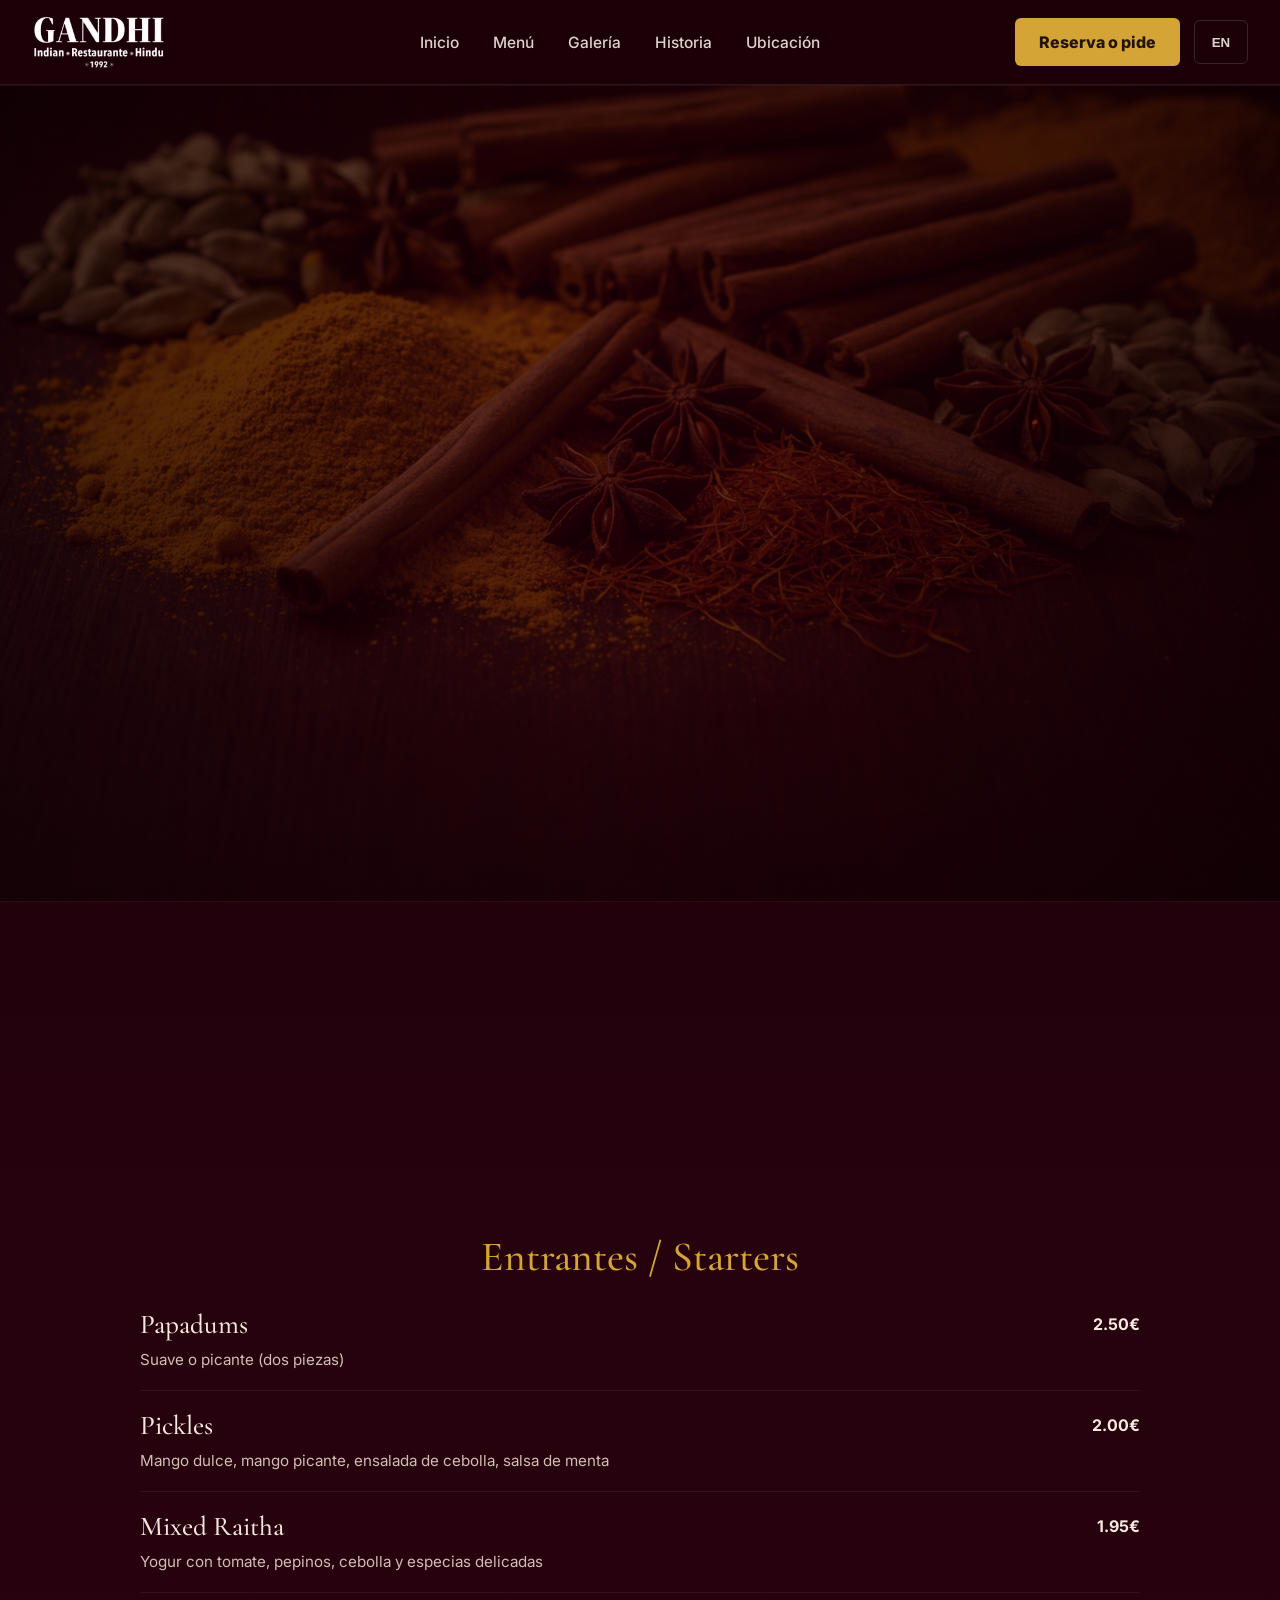
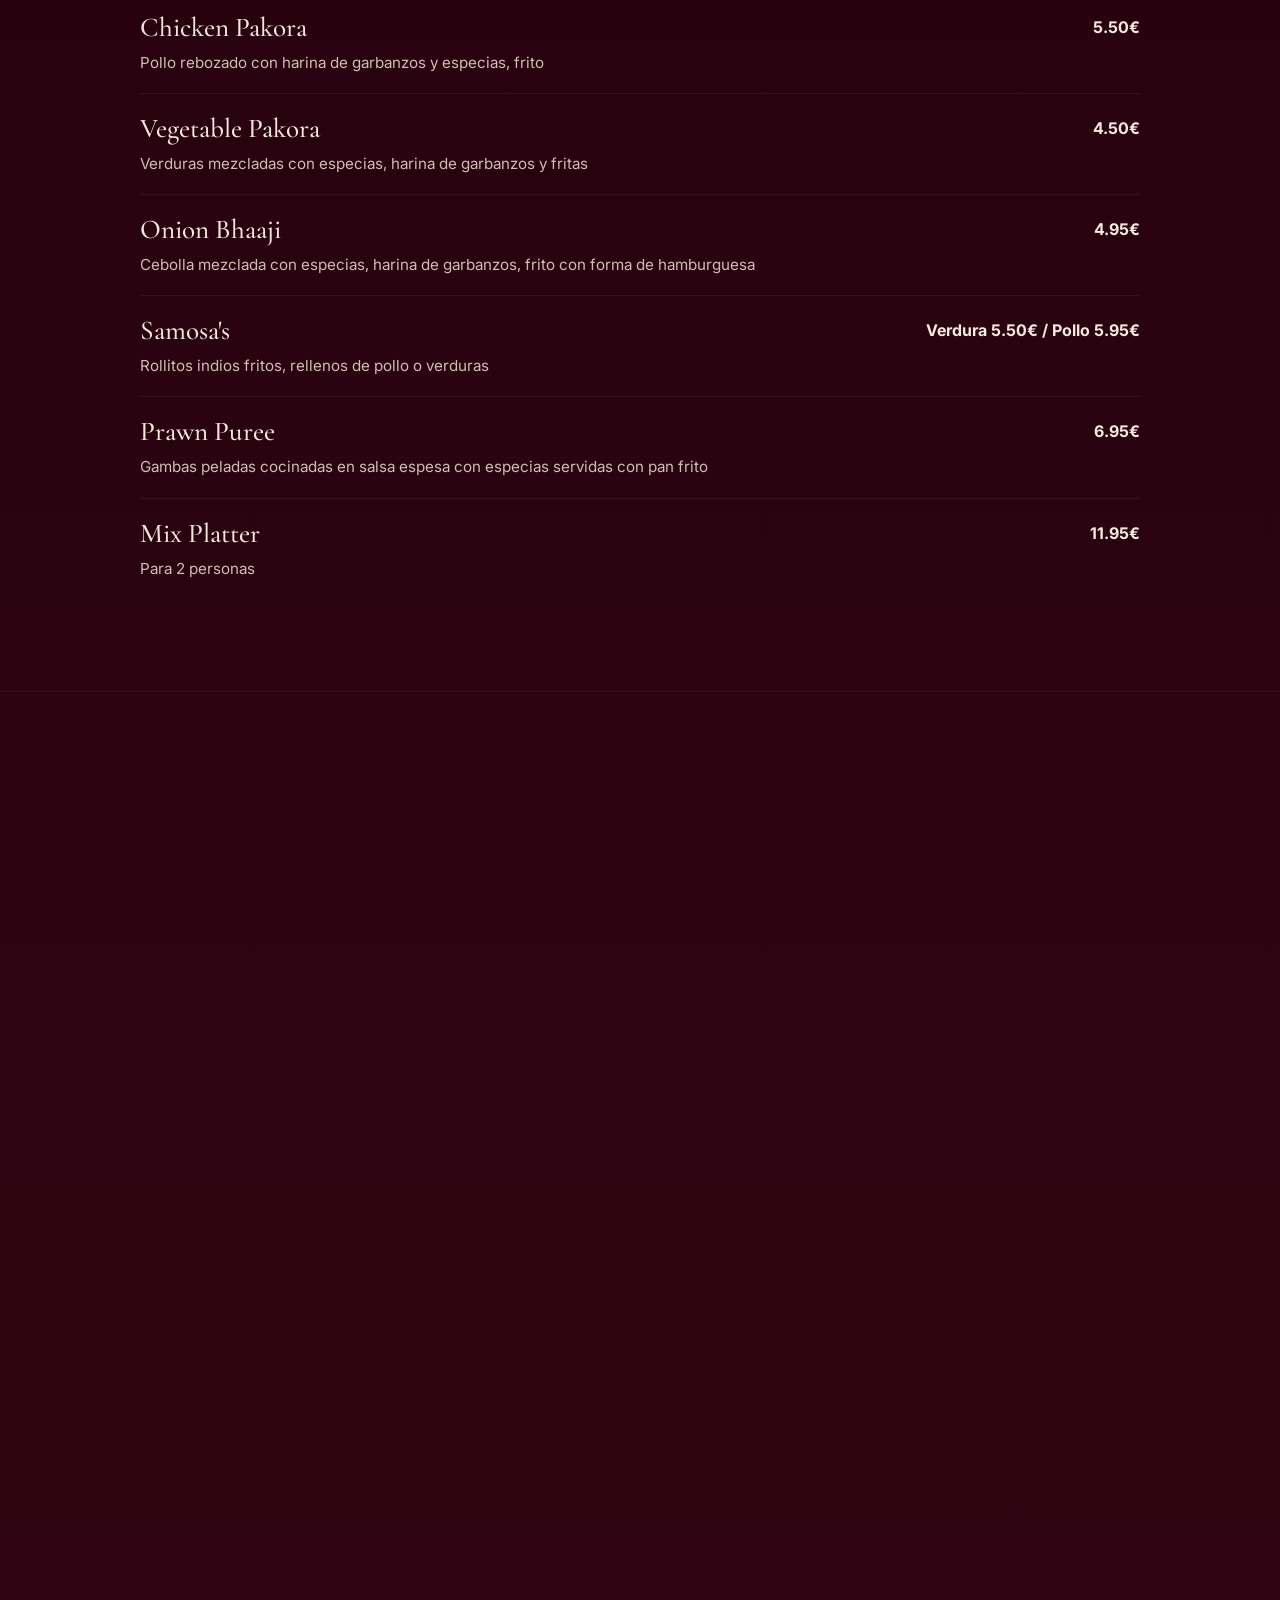
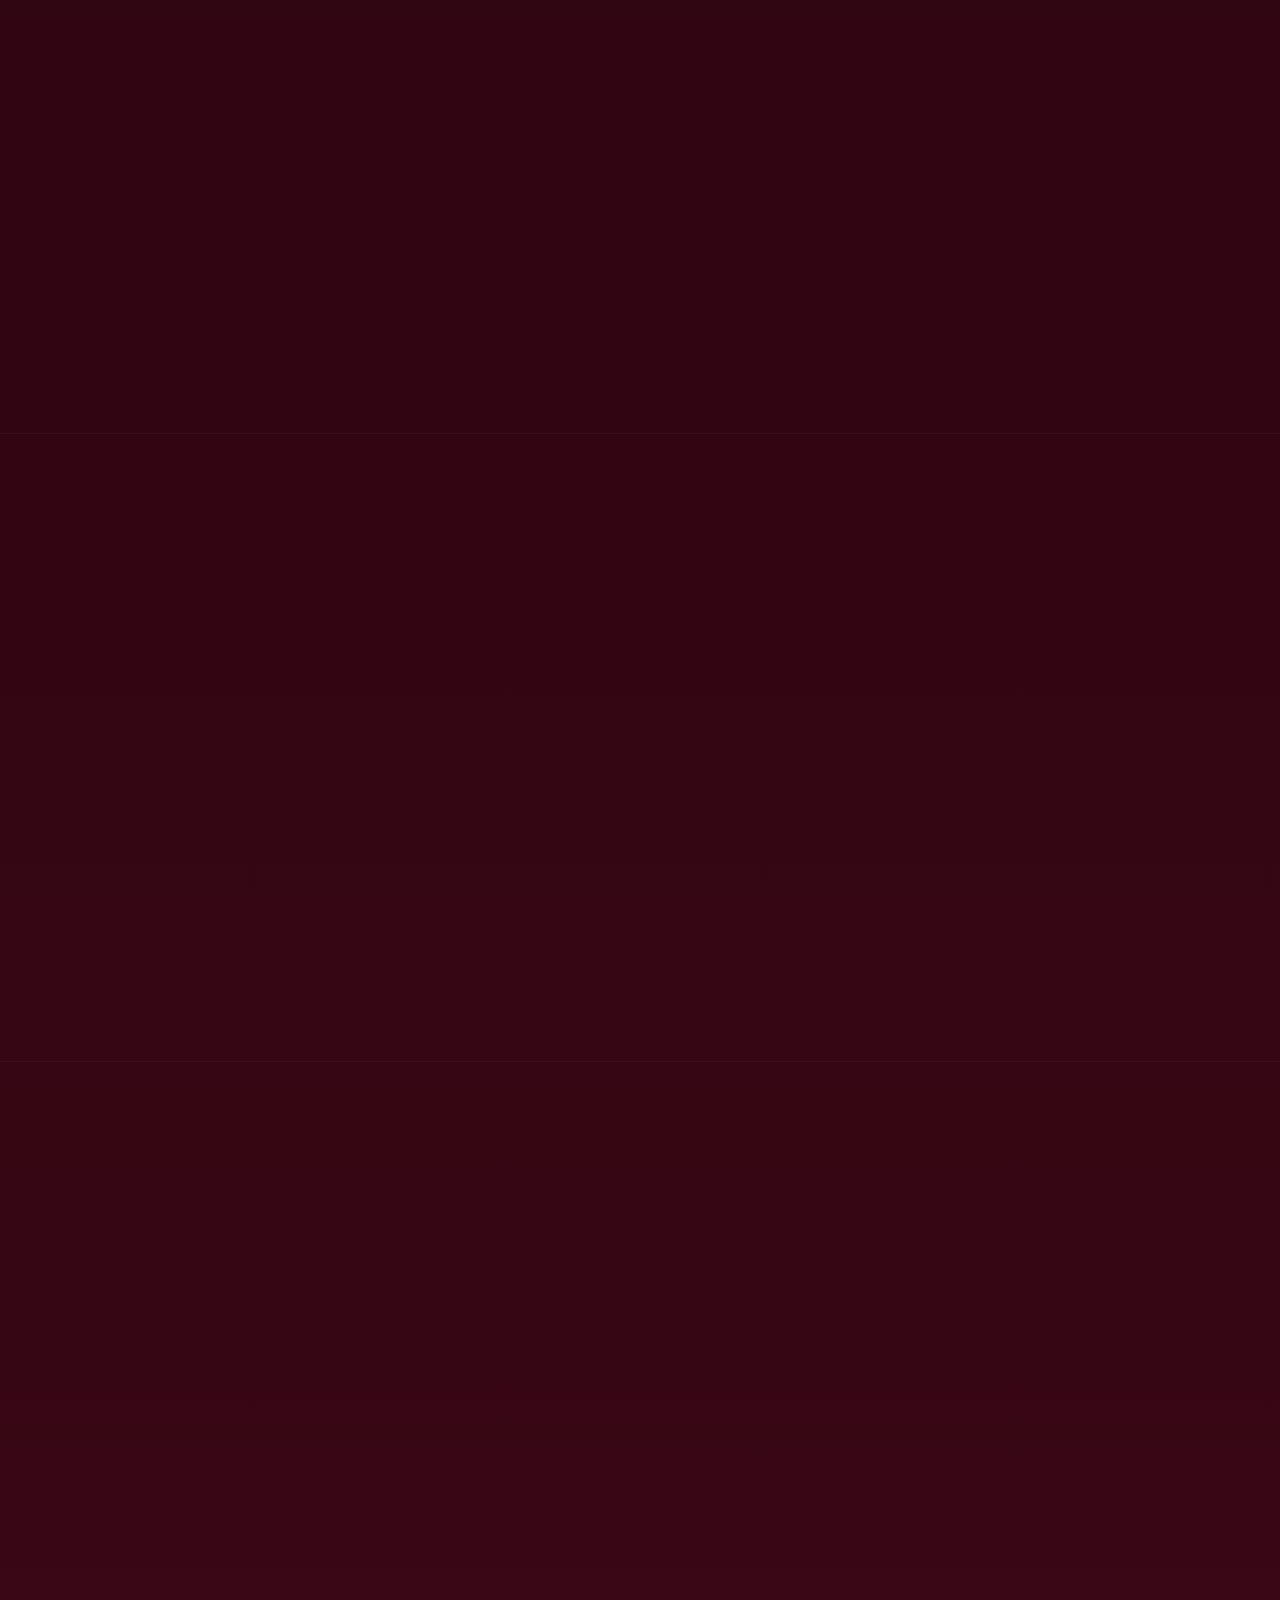
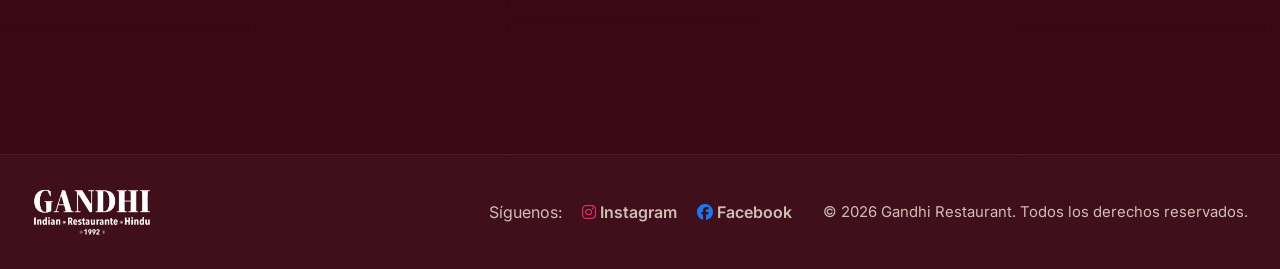
==== index.html @ db6aed64 "update" ====
<!DOCTYPE html>
<html lang="es">
<head>
  <meta charset="UTF-8">
  <meta name="viewport" content="width=device-width, initial-scale=1.0">
  <title>Gandhi | Restaurante Hindú desde 1992</title>
  <meta name="description" content="Gandhi, restaurante hindú desde 1992 en Punta Prima, Torrevieja. Cocina india auténtica, galería, menú, historia y reservas por WhatsApp.">
  <link rel="preconnect" href="https://fonts.googleapis.com">
  <link rel="preconnect" href="https://fonts.gstatic.com" crossorigin>
  <link href="https://fonts.googleapis.com/css2?family=Cormorant+Garamond:ital,wght@0,400;0,500;0,600;0,700;1,400;1,600&family=Inter:wght@300;400;500;600;700;800&display=swap" rel="stylesheet">
  <link rel="stylesheet" href="https://cdnjs.cloudflare.com/ajax/libs/font-awesome/6.5.0/css/all.min.css">
  <link rel="stylesheet" href="css/styles.css">
</head>
<body>

<header class="navbar">
  <div class="container nav-inner">
    <a href="#inicio" class="logo"><img src="images/logo-text.jpg" alt="Gandhi"></a>
    <nav class="nav-links" id="navLinks">
      <a href="#inicio" data-es="Inicio" data-en="Home">Inicio</a>
      <a href="#menu" data-es="Menú" data-en="Menu">Menú</a>
      <a href="#galeria" data-es="Galería" data-en="Gallery">Galería</a>
      <a href="#historia" data-es="Historia" data-en="History">Historia</a>
      <a href="#ubicacion" data-es="Ubicación" data-en="Location">Ubicación</a>
    </nav>
    <div class="nav-actions">
      <a class="reserve-btn" href="https://wa.me/34966705856?text=Hola%2C%20quiero%20reservar%20una%20mesa%20en%20Gandhi" data-es="Reserva o Pide " data-en="Book or Order ">Reserva o pide </a>
      <button class="lang-btn" id="langToggle">EN</button>
      <button class="menu-toggle" id="menuToggle">☰</button>
    </div>
  </div>
</header>

<!-- HERO -->
<section class="hero" id="inicio">
  <div class="hero-content reveal">
    <img class="hero-mark" src="images/logo-mark.png" alt="Gandhi emblema">
    <h1>GANDHI</h1>
    <div class="hero-sub" data-es="Auténtica Cocina India" data-en="Authentic Indian Cuisine">Auténtica Cocina India</div>
    <div class="hero-since" data-es="DESDE 1992" data-en="SINCE 1992">DESDE 1992</div>
    <div class="hero-actions">
      <a class="hero-btn-gold" href="https://wa.me/34966705856?text=Hola%2C%20quiero%20reservar%20una%20mesa%20en%20Gandhi" target="_blank" data-es="Reserva o pide aquí" data-en="Book or order here">Reserva o pide aquí/WhatsApp
      </a>
      <a class="hero-btn-outline" href="#menu" data-es="Ver Menú" data-en="See Menu">Ver Menú</a>
    </div>
  </div>
</section>

<!-- MENÚ -->
<section id="menu">
  <div class="container">
    <h2 class="section-title reveal" data-es="Nuestro Menú" data-en="Our Menu">Nuestro Menú</h2>
    <p class="section-sub reveal" data-es="Descubre los sabores auténticos de la India" data-en="Discover the authentic flavors of India">Descubre los sabores auténticos de la India</p>

    <div class="menu-wrap">
      <div class="menu-tabs reveal">
        <button class="menu-tab active" data-filter="entrantes" data-es="Entrantes" data-en="Starters">Entrantes</button>
        <button class="menu-tab" data-filter="tandoori" data-es="Tandoori" data-en="Tandoori">Tandoori</button>
        <button class="menu-tab" data-filter="curry" data-es="Curry" data-en="Curry">Curry</button>
        <button class="menu-tab" data-filter="especialidades" data-es="Especialidades" data-en="Specialities">Especialidades</button>
        <button class="menu-tab" data-filter="verduras" data-es="Verduras" data-en="Vegetables">Verduras</button>
        <button class="menu-tab" data-filter="pan" data-es="Pan, Arroz y Más" data-en="Bread, Rice & More">Pan, Arroz y Más</button>
      </div>

      <!-- ENTRANTES -->
      <div class="menu-category active" data-category="entrantes">
        <div class="cat-title" data-es="Entrantes / Starters" data-en="Starters / Entrantes">Entrantes / Starters</div>

        <div class="menu-item">
          <div class="menu-item-top">
            <div class="menu-item-main">
              <div class="dish-name">Papadums</div>
              <div class="dish-desc" data-es="Suave o picante (dos piezas)" data-en="Plain or spicy (two pieces)">Suave o picante (dos piezas)</div>
            </div>
            <div class="dish-price">2.50€</div>
          </div>
        </div>

        <div class="menu-item">
          <div class="menu-item-top">
            <div class="menu-item-main">
              <div class="dish-name">Pickles</div>
              <div class="dish-desc" data-es="Mango dulce, mango picante, ensalada de cebolla, salsa de menta" data-en="Mango chutney, mango pickle hot, onion salad, mint sauce">Mango dulce, mango picante, ensalada de cebolla, salsa de menta</div>
            </div>
            <div class="dish-price">2.00€</div>
          </div>
        </div>

        <div class="menu-item">
          <div class="menu-item-top">
            <div class="menu-item-main">
              <div class="dish-name">Mixed Raitha</div>
              <div class="dish-desc" data-es="Yogur con tomate, pepinos, cebolla y especias delicadas" data-en="Yogurt with tomatoes, cucumber and ground spices">Yogur con tomate, pepinos, cebolla y especias delicadas</div>
            </div>
            <div class="dish-price">1.95€</div>
          </div>
        </div>

        <div class="menu-item">
          <div class="menu-item-top">
            <div class="menu-item-main">
              <div class="dish-name">Chicken Pakora</div>
              <div class="dish-desc" data-es="Pollo rebozado con harina de garbanzos y especias, frito" data-en="Chicken battered with gram flour and spices, deep fried">Pollo rebozado con harina de garbanzos y especias, frito</div>
            </div>
            <div class="dish-price">5.50€</div>
          </div>
        </div>

        <div class="menu-item">
          <div class="menu-item-top">
            <div class="menu-item-main">
              <div class="dish-name">Vegetable Pakora</div>
              <div class="dish-desc" data-es="Verduras mezcladas con especias, harina de garbanzos y fritas" data-en="Vegetables mixed in spices, gram flour and deep fried">Verduras mezcladas con especias, harina de garbanzos y fritas</div>
            </div>
            <div class="dish-price">4.50€</div>
          </div>
        </div>

        <div class="menu-item">
          <div class="menu-item-top">
            <div class="menu-item-main">
              <div class="dish-name">Onion Bhaaji</div>
              <div class="dish-desc" data-es="Cebolla mezclada con especias, harina de garbanzos, frito con forma de hamburguesa" data-en="Fresh onion mixed in spices, gram flour, batter and deep fried">Cebolla mezclada con especias, harina de garbanzos, frito con forma de hamburguesa</div>
            </div>
            <div class="dish-price">4.95€</div>
          </div>
        </div>

        <div class="menu-item">
          <div class="menu-item-top">
            <div class="menu-item-main">
              <div class="dish-name">Samosa's</div>
              <div class="dish-desc" data-es="Rollitos indios fritos, rellenos de pollo o verduras" data-en="Indian pastry filled with spiced chicken or vegetables and deep fried">Rollitos indios fritos, rellenos de pollo o verduras</div>
            </div>
            <div class="dish-price">Verdura 5.50€ / Pollo 5.95€</div>
          </div>
        </div>

        <div class="menu-item">
          <div class="menu-item-top">
            <div class="menu-item-main">
              <div class="dish-name">Prawn Puree</div>
              <div class="dish-desc" data-es="Gambas peladas cocinadas en salsa espesa con especias servidas con pan frito" data-en="Prawn cooked in a thick sauce with fresh herbs and served in fried bread">Gambas peladas cocinadas en salsa espesa con especias servidas con pan frito</div>
            </div>
            <div class="dish-price">6.95€</div>
          </div>
        </div>

        <div class="menu-item">
          <div class="menu-item-top">
            <div class="menu-item-main">
              <div class="dish-name">Mix Platter</div>
              <div class="dish-desc" data-es="Para 2 personas" data-en="For 2 persons">Para 2 personas</div>
            </div>
            <div class="dish-price">11.95€</div>
          </div>
        </div>
      </div>

      <!-- TANDOORI -->
      <div class="menu-category" data-category="tandoori">
        <div class="cat-title" data-es="Platos Tandoori" data-en="Tandoori Dishes">Platos Tandoori</div>
        <div class="cat-sub" data-es="* Entrantes servidos con ensalada — ** Segundos servidos en una plancha" data-en="* Starters served with salad — ** Main courses served in sizzler">* Entrantes servidos con ensalada — ** Segundos servidos en una plancha</div>

        <div class="menu-item">
          <div class="menu-item-top">
            <div class="menu-item-main">
              <div class="dish-name">Tandoori Mixed Grill</div>
              <div class="dish-desc" data-es="Pollo tandoori, pollo tikka, cordero tikka, cordero kebab" data-en="Tandoori chicken, chicken tikka, lamb tikka, sheekn kebab">Pollo tandoori, pollo tikka, cordero tikka, cordero kebab</div>
            </div>
            <div class="dish-price">8.95€ / 14.95€</div>
          </div>
        </div>

        <div class="menu-item">
          <div class="menu-item-top">
            <div class="menu-item-main">
              <div class="dish-name">Tandoori Chicken</div>
              <div class="dish-desc" data-es="Pollo macerado en yogur y especias delicadas, cocinado en horno tandoori" data-en="Tender chicken on the bone marinated in yogurt overnight and cooked in the tandoor">Pollo macerado en yogur y especias delicadas, cocinado en horno tandoori</div>
            </div>
            <div class="dish-price">7.50€ / 11.95€</div>
          </div>
        </div>

        <div class="menu-item">
          <div class="menu-item-top">
            <div class="menu-item-main">
              <div class="dish-name">Chicken Tikka</div>
              <div class="dish-desc" data-es="Piezas de pollo maceradas en yogur con hierbas aromáticas, cocinadas en tandoori" data-en="Succulent chicken pieces marinated in yogurt with aromatic spices and cooked in the tandoor">Piezas de pollo maceradas en yogur con hierbas aromáticas, cocinadas en tandoori</div>
            </div>
            <div class="dish-price">7.50€ / 11.95€</div>
          </div>
        </div>

        <div class="menu-item">
          <div class="menu-item-top">
            <div class="menu-item-main">
              <div class="dish-name">Lamb Tikka</div>
              <div class="dish-desc" data-es="Trozos de cordero macerado en yogur con hierbas aromáticas, cocinados en tandoori" data-en="Tender pieces of lamb marinated in yogurt mildly flavoured with herbs and spices">Trozos de cordero macerado en yogur con hierbas aromáticas, cocinados en tandoori</div>
            </div>
            <div class="dish-price">7.95€ / 12.95€</div>
          </div>
        </div>

        <div class="menu-item">
          <div class="menu-item-top">
            <div class="menu-item-main">
              <div class="dish-name">Sheekn Kebab</div>
              <div class="dish-desc" data-es="Carne picada de cordero con varias especias con forma de salchicha" data-en="Minced lamb flavoured with various spices and cooked in the tandoor">Carne picada de cordero con varias especias con forma de salchicha</div>
            </div>
            <div class="dish-price">7.50€ / 12.95€</div>
          </div>
        </div>

        <div class="menu-item">
          <div class="menu-item-top">
            <div class="menu-item-main">
              <div class="dish-name">Tandoori King Prawns</div>
              <div class="dish-desc" data-es="Langostinos macerados en salsa suave de yogur" data-en="King prawns marinated in mildly spiced yogurt and cooked in the tandoor">Langostinos macerados en salsa suave de yogur</div>
            </div>
            <div class="dish-price">8.95€ / 15.95€</div>
          </div>
        </div>
      </div>

      <!-- CURRY -->
      <div class="menu-category" data-category="curry">
        <div class="cat-title">Curry</div>
        <div class="cat-sub" data-es="Disponible en Pollo, Cordero, Gambas y Langostinos" data-en="Available in Chicken, Lamb, Prawn and King Prawn">Disponible en Pollo, Cordero, Gambas y Langostinos</div>

        <div class="menu-item">
          <div class="menu-item-top">
            <div class="menu-item-main">
              <div class="dish-name">Mild / Medium</div>
              <div class="dish-desc" data-es="Salsa suave o medio con hierbas y especias recién molidas" data-en="Cooked in freshly ground herbs and spices in mild or medium sauce">Salsa suave o medio con hierbas y especias recién molidas</div>
            </div>
            <div class="dish-price">Pollo 10.50€ / Cordero 12.95€ / Gambas 10.95€ / Langostinos 14.95€</div>
          </div>
        </div>

        <div class="menu-item">
          <div class="menu-item-top">
            <div class="menu-item-main">
              <div class="dish-name">Madras</div>
              <div class="dish-desc" data-es="Salsa picante con hierbas y especias recién molidas" data-en="Cooked in freshly ground herbs and spices in hot sauce">Salsa picante con hierbas y especias recién molidas</div>
            </div>
            <div class="dish-price">Pollo 10.50€ / Cordero 12.45€ / Gambas 10.95€ / Langostinos 14.95€</div>
          </div>
        </div>

        <div class="menu-item">
          <div class="menu-item-top">
            <div class="menu-item-main">
              <div class="dish-name">Vindaloo</div>
              <div class="dish-desc" data-es="Salsa muy picante con hierbas y especias recién molidas" data-en="Cooked in freshly ground herbs and spices in very hot sauce">Salsa muy picante con hierbas y especias recién molidas</div>
            </div>
            <div class="dish-price">Pollo 10.50€ / Cordero 12.45€ / Gambas 10.95€ / Langostinos 14.95€</div>
          </div>
        </div>

        <div class="menu-item">
          <div class="menu-item-top">
            <div class="menu-item-main">
              <div class="dish-name">Phall</div>
              <div class="dish-desc" data-es="Salsa muy muy picante con hierbas y especias recién molidas" data-en="Cooked in freshly ground herbs and spices in very very hot sauce">Salsa muy muy picante con hierbas y especias recién molidas</div>
            </div>
            <div class="dish-price">Pollo 10.50€ / Cordero 12.45€ / Gambas 10.95€ / Langostinos 14.95€</div>
          </div>
        </div>

        <div class="menu-item">
          <div class="menu-item-top">
            <div class="menu-item-main">
              <div class="dish-name">Bhuna</div>
              <div class="dish-desc" data-es="Salsa espesa con cebolla, tomate, pimientos y hierbas" data-en="Cooked in a thick sauce with onion, tomatoes, peppers and freshly herbs">Salsa espesa con cebolla, tomate, pimientos y hierbas</div>
            </div>
            <div class="dish-price">Pollo 10.50€ / Cordero 12.45€ / Gambas 10.95€ / Langostinos 14.95€</div>
          </div>
        </div>

        <div class="menu-item">
          <div class="menu-item-top">
            <div class="menu-item-main">
              <div class="dish-name">Korma</div>
              <div class="dish-desc" data-es="Cocinado con nata y coco (muy suave)" data-en="Cooked in fresh cream and coconut (very mild)">Cocinado con nata y coco (muy suave)</div>
            </div>
            <div class="dish-price">Pollo 10.95€ / Cordero 12.95€ / Gambas 11.95€ / Langostinos 14.95€ / Verduras 10.50€</div>
          </div>
        </div>

        <div class="menu-item">
          <div class="menu-item-top">
            <div class="menu-item-main">
              <div class="dish-name">Dhansak</div>
              <div class="dish-desc" data-es="Salsa de lentejas agridulce (medio picante)" data-en="Cooked in hot sweet and sour sauce with lentils (medium hot)">Salsa de lentejas agridulce (medio picante)</div>
            </div>
            <div class="dish-price">Pollo 10.95€ / Cordero 12.95€ / Gambas 11.95€ / Langostinos 14.95€</div>
          </div>
        </div>

        <div class="menu-item">
          <div class="menu-item-top">
            <div class="menu-item-main">
              <div class="dish-name">Dopiaza</div>
              <div class="dish-desc" data-es="Trozos de cebolla en salsa espesa con un toque de yogur (medio picante)" data-en="Cooked with chopped onions with a touch of yogurt and green peppers and served with a thick sauce (medium hot)">Trozos de cebolla en salsa espesa con un toque de yogur (medio picante)</div>
            </div>
            <div class="dish-price">Pollo 10.50€ / Cordero 12.95€ / Gambas 10.95€ / Langostinos 14.95€</div>
          </div>
        </div>

        <div class="menu-item">
          <div class="menu-item-top">
            <div class="menu-item-main">
              <div class="dish-name">Pathia</div>
              <div class="dish-desc" data-es="Salsa agridulce con especias (medio picante)" data-en="Cooked in hot sweet and sour sauce (medium hot)">Salsa agridulce con especias (medio picante)</div>
            </div>
            <div class="dish-price">Pollo 10.50€ / Cordero 12.95€ / Gambas 10.95€ / Langostinos 14.95€</div>
          </div>
        </div>

        <div class="menu-item">
          <div class="menu-item-top">
            <div class="menu-item-main">
              <div class="dish-name">Mango</div>
              <div class="dish-desc" data-es="Salsa de mango y nata con especias hindúes y salsa curry" data-en="Cooked in a sweet mango pulp and cream sauce with Indian spices and curry sauce">Salsa de mango y nata con especias hindúes y salsa curry</div>
            </div>
            <div class="dish-price">Pollo 11.95€ / Cordero 13.50€ / Gambas 12.50€ / Langostinos 14.95€</div>
          </div>
        </div>

        <div class="menu-item">
          <div class="menu-item-top">
            <div class="menu-item-main">
              <div class="dish-name">Pasanda</div>
              <div class="dish-desc" data-es="Crema y almendras en salsa de curry suave" data-en="Prepared with cream and almonds in mild curry sauce">Crema y almendras en salsa de curry suave</div>
            </div>
            <div class="dish-price">Pollo 11.95€ / Cordero 13.50€ / Gambas 12.50€ / Langostinos 14.95€</div>
          </div>
        </div>

        <div class="menu-item">
          <div class="menu-item-top">
            <div class="menu-item-main">
              <div class="dish-name">Ceylon Chicken</div>
              <div class="dish-desc" data-es="Salsa de coco y especias (medio picante)" data-en="Cooked in coconut and spices. A very popular South Indian dish (medium hot)">Salsa de coco y especias (medio picante)</div>
            </div>
            <div class="dish-price">10.95€</div>
          </div>
        </div>

        <div class="menu-item">
          <div class="menu-item-top">
            <div class="menu-item-main">
              <div class="dish-name">Jalfrezi</div>
              <div class="dish-desc" data-es="Guindilla, jengibre, cebolla, pimientos y especias especiales (picante)" data-en="Cooked with sliced onions, fresh ginger, green chillies, peppers and special spices (hot)">Guindilla, jengibre, cebolla, pimientos y especias especiales (picante)</div>
            </div>
            <div class="dish-price">Pollo 10.95€ / Cordero 12.95€</div>
          </div>
        </div>

        <div class="menu-item">
          <div class="menu-item-top">
            <div class="menu-item-main">
              <div class="dish-name">Chicken and Mushrooms</div>
              <div class="dish-desc" data-es="Trozos de pollo cocinados con champiñones en salsa" data-en="Chicken pieces cooked with mushrooms in sauce">Trozos de pollo cocinados con champiñones en salsa</div>
            </div>
            <div class="dish-price">10.95€</div>
          </div>
          <span class="price-note">Mild/Medium, Madras, Vindaloo o Phall</span>
        </div>

        <div class="menu-item">
          <div class="menu-item-top">
            <div class="menu-item-main">
              <div class="dish-name">Sag Chicken</div>
              <div class="dish-desc" data-es="Trozos de pollo cocinado en espinacas en salsa espesa con hierbas" data-en="Chicken pieces cooked with spinach in a thick sauce">Trozos de pollo cocinado en espinacas en salsa espesa con hierbas</div>
            </div>
            <div class="dish-price">Mild/Medium 10.95€ / Madras 10.95€</div>
          </div>
        </div>

        <div class="menu-item">
          <div class="menu-item-top">
            <div class="menu-item-main">
              <div class="dish-name">Sag Gosht</div>
              <div class="dish-desc" data-es="Trozos de cordero cocinado en espinacas en salsa espesa con hierbas" data-en="Lamb pieces cooked with spinach in a thick sauce">Trozos de cordero cocinado en espinacas en salsa espesa con hierbas</div>
            </div>
            <div class="dish-price">Mild/Medium 12.95€ / Madras 12.95€</div>
          </div>
        </div>
      </div>

      <!-- ESPECIALIDADES -->
      <div class="menu-category" data-category="especialidades">
        <div class="cat-title" data-es="Especialidades" data-en="Specialities">Especialidades</div>

        <div class="menu-item">
          <div class="menu-item-top">
            <div class="menu-item-main">
              <div class="dish-name">Chicken Tikka Masala</div>
              <div class="dish-desc" data-es="Pollo tikka cocinado en salsa de nata, coco y especias (suave, medio picante o picante)" data-en="Chicken pieces grilled in the Tandoor, finished in a cream masala & coco sauce">Pollo tikka cocinado en salsa de nata, coco y especias (suave, medio picante o picante)</div>
            </div>
            <div class="dish-price">11.95€</div>
          </div>
        </div>

        <div class="menu-item">
          <div class="menu-item-top">
            <div class="menu-item-main">
              <div class="dish-name">Balti</div>
              <div class="dish-desc" data-es="Cocinado en cazuela especial con hierbas, cebolla y pimientos" data-en="Cooked in wok with fresh herbs, onions and peppers (medium hot)">Cocinado en cazuela especial con hierbas, cebolla y pimientos</div>
            </div>
            <div class="dish-price">Pollo 10.95€ / Cordero 12.95€ / Gambas 11.95€ / Langostinos 14.95€</div>
          </div>
        </div>

        <div class="menu-item">
          <div class="menu-item-top">
            <div class="menu-item-main">
              <div class="dish-name">Karahi</div>
              <div class="dish-desc" data-es="Cocinado en salsa con tomate, pimientos, cebolla, guindillas y especias, servido en un recipiente especial" data-en="Cooked in tomatoes, peppers, onions and chillies, served in a karahi dish">Cocinado en salsa con tomate, pimientos, cebolla, guindillas y especias, servido en un recipiente especial</div>
            </div>
            <div class="dish-price">Pollo 10.95€ / Cordero 12.95€</div>
          </div>
        </div>

        <div class="menu-item">
          <div class="menu-item-top">
            <div class="menu-item-main">
              <div class="dish-name">Butter Chicken Masala</div>
              <div class="dish-desc" data-es="Cocinado en tandoori y preparado en salsa de nata y mantequilla" data-en="Cooked in the Tandoor prepared with a spiced butter sauce">Cocinado en tandoori y preparado en salsa de nata y mantequilla</div>
            </div>
            <div class="dish-price">11.95€</div>
          </div>
        </div>

        <div class="menu-item">
          <div class="menu-item-top">
            <div class="menu-item-main">
              <div class="dish-name">Rogan</div>
              <div class="dish-desc" data-es="Cocinado en salsa con pimientos, tomate y un poco de yogurt con especias" data-en="Cooked red peppers, tomatoes and touch of yogurt to give a medium hot dish">Cocinado en salsa con pimientos, tomate y un poco de yogurt con especias</div>
            </div>
            <div class="dish-price">Pollo 10.95€ / Cordero 12.95€</div>
          </div>
        </div>

        <div class="menu-item">
          <div class="menu-item-top">
            <div class="menu-item-main">
              <div class="dish-name">Gandhi Jinga</div>
              <div class="dish-desc" data-es="Langostinos cocinados en salsa de nata y especias muy ricas" data-en="King prawn grilled in the Tandoor and finished in a cream masala sauce">Langostinos cocinados en salsa de nata y especias muy ricas</div>
            </div>
            <div class="dish-price">14.95€</div>
          </div>
        </div>

        <div class="menu-item">
          <div class="menu-item-top">
            <div class="menu-item-main">
              <div class="dish-name">Chilli Chicken</div>
              <div class="dish-desc" data-es="Pollo cocinado con cebolla, pimiento verde y rojo, jengibre y ajo con salsa de chiles" data-en="Chicken cooked with onion, green and red peppers, ginger, garlic with sweet chilli sauce">Pollo cocinado con cebolla, pimiento verde y rojo, jengibre y ajo con salsa de chiles</div>
            </div>
            <div class="dish-price">12.95€</div>
          </div>
        </div>
      </div>

      <!-- VERDURAS -->
      <div class="menu-category" data-category="verduras">
        <div class="cat-title" data-es="Verduras / Vegetariano" data-en="Vegetable / Vegetarian">Verduras / Vegetariano</div>
        <div class="cat-sub" data-es="Todos los platos de verdura van cocinados en salsa" data-en="All dishes are cooked in vegetable sauce">Todos los platos de verdura van cocinados en salsa</div>

        <div class="menu-item"><div class="menu-item-top"><div class="menu-item-main"><div class="dish-name">Mixed Vegetable Curry</div><div class="dish-desc" data-es="Varias verduras cocinadas en salsa con especias" data-en="Assorted vegetables cooked in freshly ground herbs and spices">Varias verduras cocinadas en salsa con especias</div></div><div class="dish-price">7.95€</div></div></div>
        <div class="menu-item"><div class="menu-item-top"><div class="menu-item-main"><div class="dish-name">Tarka Dal</div><div class="dish-desc" data-es="Cinco tipos de lentejas cocinadas con especias terminado con un toque de cominos y ajos" data-en="Yellow lentils cooked with tomatoes and garlic, flavoured with cumin seeds and chillies, flamed in clarified butter">Cinco tipos de lentejas cocinadas con especias terminado con un toque de cominos y ajos</div></div><div class="dish-price">7.95€</div></div></div>
        <div class="menu-item"><div class="menu-item-top"><div class="menu-item-main"><div class="dish-name">Sag Panner</div><div class="dish-desc" data-es="Espinacas cocinadas con queso hindú y especias" data-en="Spinach cooked with Indian cheese and spices">Espinacas cocinadas con queso hindú y especias</div></div><div class="dish-price">9.95€</div></div></div>
        <div class="menu-item"><div class="menu-item-top"><div class="menu-item-main"><div class="dish-name">Sag Bhaaji</div><div class="dish-desc" data-es="Espinacas cocinadas con ajo, cebolla, hierbas y especias" data-en="Spinach cooked with onions, garlic, fenugreek leaves and butter">Espinacas cocinadas con ajo, cebolla, hierbas y especias</div></div><div class="dish-price">7.95€</div></div></div>
        <div class="menu-item"><div class="menu-item-top"><div class="menu-item-main"><div class="dish-name">Sag Aloo</div><div class="dish-desc" data-es="Espinacas y patatas cocidas con ajo, cebolla, hierbas y especias" data-en="Spinach and potatoes cooked with onions, garlic, fenugreek leaves and butter">Espinacas y patatas cocidas con ajo, cebolla, hierbas y especias</div></div><div class="dish-price">7.95€</div></div></div>
        <div class="menu-item"><div class="menu-item-top"><div class="menu-item-main"><div class="dish-name">Caulflour Bhaaji</div><div class="dish-desc" data-es="Coliflor cocinada en salsa con especias delicadas (seco)" data-en="Cauliflower cooked lightly in select spices (dry)">Coliflor cocinada en salsa con especias delicadas (seco)</div></div><div class="dish-price">7.95€</div></div></div>
        <div class="menu-item"><div class="menu-item-top"><div class="menu-item-main"><div class="dish-name">Aloo Gobhi</div><div class="dish-desc" data-es="Coliflor y patata cocinadas en salsa con especias delicadas (seco)" data-en="Cauliflower and potatoes cooked lightly in select spices (dry)">Coliflor y patata cocinadas en salsa con especias delicadas (seco)</div></div><div class="dish-price">7.95€</div></div></div>
        <div class="menu-item"><div class="menu-item-top"><div class="menu-item-main"><div class="dish-name">Bombay Aloo</div><div class="dish-desc" data-es="Patatas cocinadas en salsa con hierbas y especias" data-en="Potatoes cooked in herbs and sauce with special spices added">Patatas cocinadas en salsa con hierbas y especias</div></div><div class="dish-price">7.95€</div></div></div>
        <div class="menu-item"><div class="menu-item-top"><div class="menu-item-main"><div class="dish-name">Chana Masala</div><div class="dish-desc" data-es="Garbanzos cocinados en salsa con hierbas y especias" data-en="Chick pea's cooked in freshly ground herbs and spices">Garbanzos cocinados en salsa con hierbas y especias</div></div><div class="dish-price">7.95€</div></div></div>
        <div class="menu-item"><div class="menu-item-top"><div class="menu-item-main"><div class="dish-name">Musroom Masala</div><div class="dish-desc" data-es="Champiñones cocinados en salsa con ajo, cebolla, pimientos, jengibre y especias suaves" data-en="Mushroom cooked gently with onions, ginger, garlic and mild spices">Champiñones cocinados en salsa con ajo, cebolla, pimientos, jengibre y especias suaves</div></div><div class="dish-price">7.95€</div></div></div>
      </div>

      <!-- PAN, ARROZ Y MÁS -->
      <div class="menu-category" data-category="pan">
        <div class="cat-title" data-es="Pan, Arroz y Más" data-en="Bread, Rice & More">Pan, Arroz y Más</div>

        <div class="menu-group">
          <div class="menu-group-title" data-es="Pan — Bread" data-en="Bread — Pan">Pan — Bread</div>

          <div class="menu-item"><div class="menu-item-top"><div class="menu-item-main"><div class="dish-name">Naan Bread</div><div class="dish-desc" data-es="Pan típico hindú cocinado en el horno tandoori" data-en="Indian bread baked in the Tandoor">Pan típico hindú cocinado en el horno tandoori</div></div><div class="dish-price">3.50€</div></div></div>
          <div class="menu-item"><div class="menu-item-top"><div class="menu-item-main"><div class="dish-name">Garlic Naan</div><div class="dish-desc" data-es="Pan naan con sabor a ajo" data-en="Naan flavoured with garlic">Pan naan con sabor a ajo</div></div><div class="dish-price">3.95€</div></div></div>
          <div class="menu-item"><div class="menu-item-top"><div class="menu-item-main"><div class="dish-name">Keema Naan</div><div class="dish-desc" data-es="Pan naan relleno de carne picada" data-en="Naan stuffed with minced lamb">Pan naan relleno de carne picada</div></div><div class="dish-price">4.50€</div></div></div>
          <div class="menu-item"><div class="menu-item-top"><div class="menu-item-main"><div class="dish-name">Peshwari Naan</div><div class="dish-desc" data-es="Pan naan dulce, relleno de coco y pasas" data-en="Naan stuffed with raisins and coconut">Pan naan dulce, relleno de coco y pasas</div></div><div class="dish-price">4.50€</div></div></div>
          <div class="menu-item"><div class="menu-item-top"><div class="menu-item-main"><div class="dish-name">Kulcha Naan</div><div class="dish-desc" data-es="Pan naan especial receta del Chef" data-en="Naan baked to the chef's own recipe">Pan naan especial receta del Chef</div></div><div class="dish-price">4.95€</div></div></div>
          <div class="menu-item"><div class="menu-item-top"><div class="menu-item-main"><div class="dish-name">Cheese Naan</div><div class="dish-desc" data-es="Pan naan con sabor a queso" data-en="Naan flavoured with cheese">Pan naan con sabor a queso</div></div><div class="dish-price">4.50€</div></div></div>
          <div class="menu-item"><div class="menu-item-top"><div class="menu-item-main"><div class="dish-name">Roti</div><div class="dish-desc" data-es="Pan integral hindú, cocido en el tandoori" data-en="Wholemeal dough baked in the Tandoor">Pan integral hindú, cocido en el tandoori</div></div><div class="dish-price">2.50€</div></div></div>
          <div class="menu-item"><div class="menu-item-top"><div class="menu-item-main"><div class="dish-name">Paratha</div><div class="dish-desc" data-es="Pan integral con mantequilla, cocido en el tandoori" data-en="Wholemeal bread buttered and baked in the Tandoor">Pan integral con mantequilla, cocido en el tandoori</div></div><div class="dish-price">3.95€</div></div></div>
          <div class="menu-item"><div class="menu-item-top"><div class="menu-item-main"><div class="dish-name">Stuffed Paratha</div><div class="dish-desc" data-es="Pan integral relleno de verduras" data-en="Paratha stuffed with mixed vegetables">Pan integral relleno de verduras</div></div><div class="dish-price">4.50€</div></div></div>
        </div>

        <div class="menu-group">
          <div class="menu-group-title" data-es="Arroz — Rice" data-en="Rice — Arroz">Arroz — Rice</div>

          <div class="menu-item"><div class="menu-item-top"><div class="menu-item-main"><div class="dish-name">Boiled Rice</div><div class="dish-desc" data-es="Arroz Basmati cocido" data-en="Boiled Basmati rice">Arroz Basmati cocido</div></div><div class="dish-price">3.50€</div></div></div>
          <div class="menu-item"><div class="menu-item-top"><div class="menu-item-main"><div class="dish-name">Pilau Rice</div><div class="dish-desc" data-es="Arroz frito Basmati cocinado con especias" data-en="Basmati fried rice cooked with spices">Arroz frito Basmati cocinado con especias</div></div><div class="dish-price">4.50€</div></div></div>
          <div class="menu-item"><div class="menu-item-top"><div class="menu-item-main"><div class="dish-name">Garlic Rice</div><div class="dish-desc" data-es="Arroz frito con ajo" data-en="Basmati rice fried with garlic">Arroz frito con ajo</div></div><div class="dish-price">4.50€</div></div></div>
          <div class="menu-item"><div class="menu-item-top"><div class="menu-item-main"><div class="dish-name">Gandhi Special Rice</div><div class="dish-desc" data-es="Receta especial del Chef" data-en="Rice cooked with the Chef's own recipe">Receta especial del Chef</div></div><div class="dish-price">4.95€</div></div></div>
          <div class="menu-item"><div class="menu-item-top"><div class="menu-item-main"><div class="dish-name">Keema Rice</div><div class="dish-desc" data-es="Arroz frito con carne picada" data-en="Long grain rice fried with minced lamb">Arroz frito con carne picada</div></div><div class="dish-price">4.95€</div></div></div>
          <div class="menu-item"><div class="menu-item-top"><div class="menu-item-main"><div class="dish-name">Egg Fried Rice</div><div class="dish-desc" data-es="Arroz frito con huevos" data-en="Rice fried with eggs">Arroz frito con huevos</div></div><div class="dish-price">4.50€</div></div></div>
          <div class="menu-item"><div class="menu-item-top"><div class="menu-item-main"><div class="dish-name">Chips</div><div class="dish-desc" data-es="Patatas fritas" data-en="Chips / French fries">Patatas fritas</div></div><div class="dish-price">3.50€</div></div></div>
        </div>

        <div class="menu-group">
          <div class="menu-group-title" data-es="Biryanis" data-en="Biryanis">Biryanis</div>

          <div class="menu-item"><div class="menu-item-top"><div class="menu-item-main"><div class="dish-name">Biryani Chicken</div><div class="dish-desc" data-es="Cocinado con arroz, especias aromáticas y servido con salsa separada" data-en="Cooked with rice served with separated sauce">Cocinado con arroz, especias aromáticas y servido con salsa separada</div></div><div class="dish-price">11.95€</div></div></div>
          <div class="menu-item"><div class="menu-item-top"><div class="menu-item-main"><div class="dish-name">Biryani Lamb</div><div class="dish-desc" data-es="Cocinado con arroz, especias aromáticas y servido con salsa separada" data-en="Cooked with rice served with separated sauce">Cocinado con arroz, especias aromáticas y servido con salsa separada</div></div><div class="dish-price">13.95€</div></div></div>
          <div class="menu-item"><div class="menu-item-top"><div class="menu-item-main"><div class="dish-name">Biryani Chicken Tikka</div><div class="dish-desc" data-es="Cocinado con arroz, especias aromáticas y servido con salsa separada" data-en="Cooked with rice served with separated sauce">Cocinado con arroz, especias aromáticas y servido con salsa separada</div></div><div class="dish-price">12.95€</div></div></div>
          <div class="menu-item"><div class="menu-item-top"><div class="menu-item-main"><div class="dish-name">Biryani King Prawn</div><div class="dish-desc" data-es="Cocinado con arroz, especias aromáticas y servido con salsa separada" data-en="Cooked with rice served with separated sauce">Cocinado con arroz, especias aromáticas y servido con salsa separada</div></div><div class="dish-price">14.95€</div></div></div>
          <div class="menu-item"><div class="menu-item-top"><div class="menu-item-main"><div class="dish-name">Biryani Vegetables</div><div class="dish-desc" data-es="Cocinado con arroz, especias aromáticas y servido con salsa separada" data-en="Cooked with rice served with separated sauce">Cocinado con arroz, especias aromáticas y servido con salsa separada</div></div><div class="dish-price">11.95€</div></div></div>
        </div>

        <div class="menu-group">
          <div class="menu-group-title" data-es="Menú Infantil" data-en="Kids Menu">Menú Infantil</div>

          <div class="menu-item"><div class="menu-item-top"><div class="menu-item-main"><div class="dish-name">Chicken</div><div class="dish-desc" data-es="Pollo a la plancha + patatas fritas o arroz" data-en="Grilled chicken + chips or rice">Pollo a la plancha + patatas fritas o arroz</div></div><div class="dish-price">7.95€</div></div></div>
          <div class="menu-item"><div class="menu-item-top"><div class="menu-item-main"><div class="dish-name">Chicken Nuggets</div><div class="dish-desc" data-es="Nuggets de pollo + patatas fritas o arroz" data-en="Chicken nuggets + chips or rice">Nuggets de pollo + patatas fritas o arroz</div></div><div class="dish-price">7.95€</div></div></div>
          <div class="menu-item"><div class="menu-item-top"><div class="menu-item-main"><div class="dish-name">Chicken Tikka</div><div class="dish-desc" data-es="Pollo tikka + patatas fritas o arroz" data-en="Chicken tikka + chips or rice">Pollo tikka + patatas fritas o arroz</div></div><div class="dish-price">7.95€</div></div></div>
          <div class="menu-item"><div class="menu-item-top"><div class="menu-item-main"><div class="dish-name">Omelette</div><div class="dish-desc" data-es="Tortilla francesa + patatas fritas" data-en="Omelette + chips">Tortilla francesa + patatas fritas</div></div><div class="dish-price">6.95€</div></div></div>
        </div>

        <div class="menu-group">
          <div class="menu-group-title" data-es="Postres Indios" data-en="Indian Desserts">Postres Indios</div>

          <div class="menu-item"><div class="menu-item-top"><div class="menu-item-main"><div class="dish-name">Sikhan</div><div class="dish-desc" data-es="Postre de yogurt cremoso con azafrán, almendras y pistachos, muy popular en Gujarati" data-en="Creamy yogurt dessert with saffron, almonds and pistachios, very popular in Gujarati">Postre de yogurt cremoso con azafrán, almendras y pistachos, muy popular en Gujarati</div></div><div class="dish-price">4.95€</div></div></div>
          <div class="menu-item"><div class="menu-item-top"><div class="menu-item-main"><div class="dish-name">Gulab Jamun</div><div class="dish-desc" data-es="Buñuelos elaborados con leche en polvo y servidos en almíbar con cardamomo y azafrán" data-en="Sweet fritters made with milk powder, served with a sweet syrup containing cardamom and saffron">Buñuelos elaborados con leche en polvo y servidos en almíbar con cardamomo y azafrán</div></div><div class="dish-price">4.95€</div></div></div>
          <div class="menu-item"><div class="menu-item-top"><div class="menu-item-main"><div class="dish-name">Mango Ice Cream</div><div class="dish-desc" data-es="Helado de mango con cardamomo" data-en="Mango ice cream with cardamom">Helado de mango con cardamomo</div></div><div class="dish-price">4.50€</div></div></div>
          <div class="menu-item"><div class="menu-item-top"><div class="menu-item-main"><div class="dish-name">Caramel Ice Cream</div><div class="dish-desc" data-es="Helado de caramelo con un toque de canela" data-en="Caramel ice cream with touch of cinnamon">Helado de caramelo con un toque de canela</div></div><div class="dish-price">4.50€</div></div></div>

          <div class="menu-item">
            <div class="menu-item-top">
              <div class="menu-item-main">
                <div class="dish-name">Vanilla / Chocolate Ice Cream</div>
                <div class="dish-desc" data-es="Bola de helado: vainilla o chocolate" data-en="Ice cream scoops: vanilla or chocolate">Bola de helado: vainilla o chocolate</div>
              </div>
              <div class="dish-price">1 bola 2.50€ / 2 bolas 4.00€</div>
            </div>
          </div>

          <div class="menu-item"><div class="menu-item-top"><div class="menu-item-main"><div class="dish-name">Chai</div><div class="dish-desc" data-es="Té hindú con especias aromáticas (con o sin leche)" data-en="Indian tea with aromatic spices (black or white)">Té hindú con especias aromáticas (con o sin leche)</div></div><div class="dish-price">2.95€</div></div></div>
        </div>

        <div class="menu-group">
          <div class="menu-group-title" data-es="Lassi — Batidos" data-en="Lassi — Drinks">Lassi — Batidos</div>

          <div class="menu-item"><div class="menu-item-top"><div class="menu-item-main"><div class="dish-name">Sweet</div><div class="dish-desc" data-es="Batido tradicional hindú dulce a base de yogurt" data-en="Sweet traditional indian yogurt based drink">Batido tradicional hindú dulce a base de yogurt</div></div><div class="dish-price">3.50€</div></div></div>
          <div class="menu-item"><div class="menu-item-top"><div class="menu-item-main"><div class="dish-name">Salty</div><div class="dish-desc" data-es="Batido tradicional hindú salado a base de yogurt" data-en="Salty traditional indian yogurt based drink">Batido tradicional hindú salado a base de yogurt</div></div><div class="dish-price">3.50€</div></div></div>
          <div class="menu-item"><div class="menu-item-top"><div class="menu-item-main"><div class="dish-name">Mango</div><div class="dish-desc" data-es="Batido tradicional hindú de mango a base de yogurt" data-en="Mango flavoured traditional indian yogurt based drink">Batido tradicional hindú de mango a base de yogurt</div></div><div class="dish-price">4.50€</div></div></div>
        </div>
      </div>
    </div>
  </div>
</section>


<!-- GALERÍA -->
<section id="galeria">
  <div class="container">
    <h2 class="section-title reveal" data-es="Galería" data-en="Gallery">Galería</h2>
    <p class="section-sub reveal" data-es="Un viaje visual por nuestra cocina y ambiente" data-en="A visual journey through our cuisine and atmosphere">Un viaje visual por nuestra cocina y ambiente</p>
    <div class="gallery-grid">
      <div class="gallery-card reveal"><img src="images/gallery-1.jpg" alt="Mesa Gandhi"></div>
      <div class="gallery-card reveal"><img src="images/gallery-2.jpg" alt="Horno tandoor"></div>
      <div class="gallery-card reveal"><img src="images/gallery-3.jpg" alt="Cócteles"></div>
      <div class="gallery-card reveal"><img src="images/gallery-4.jpg" alt="Interior restaurante"></div>
      <div class="gallery-card reveal"><img src="images/gallery-5.jpg" alt="Gulab Jamun"></div>
      <div class="gallery-card reveal"><img src="images/gallery-6.jpg" alt="Butter Chicken"></div>
      <div class="gallery-card reveal"><img src="images/gallery-7.jpg" alt="Salón Gandhi"></div>
      <div class="gallery-card reveal"><img src="images/gallery-8.jpg" alt="Carta Gandhi"></div>
      <div class="gallery-card reveal"><img src="images/gallery-9.jpg" alt="Chicken Tikka"></div>
    </div>
  </div>
</section>

<!-- HISTORIA -->
<section id="historia">
  <div class="container">
    <h2 class="section-title reveal" data-es="Nuestra Historia" data-en="Our History">Nuestra Historia</h2>
    <div class="history-grid">
      <div class="history-text reveal">
        <p data-es="Desde 1992, el Restaurante Gandhi ha sido un referente de la auténtica cocina india en Punta Prima, Torrevieja. Fundado con la pasión de llevar los sabores más genuinos del subcontinente indio, hemos mantenido durante más de 30 años la tradición culinaria que nos caracteriza." data-en="Since 1992, Gandhi Restaurant has been a benchmark of authentic Indian cuisine in Punta Prima, Torrevieja. Founded with the passion to bring the most genuine flavours of the Indian subcontinent, we have maintained our culinary tradition for more than 30 years.">Desde 1992, el Restaurante Gandhi ha sido un referente de la auténtica cocina india en Punta Prima, Torrevieja. Fundado con la pasión de llevar los sabores más genuinos del subcontinente indio, hemos mantenido durante más de 30 años la tradición culinaria que nos caracteriza.</p>
        <p data-es="Cada plato es preparado con recetas transmitidas de generación en generación, utilizando especias importadas directamente de la India y técnicas de cocción ancestrales como el horno tandoori." data-en="Each dish is prepared with recipes passed down from generation to generation, using spices imported directly from India and ancestral cooking techniques such as the tandoor oven.">Cada plato es preparado con recetas transmitidas de generación en generación, utilizando especias importadas directamente de la India y técnicas de cocción ancestrales como el horno tandoori.</p>
      </div>
      <div class="history-mark reveal"><img src="images/logo-mark.png" alt="Gandhi emblema"></div>
      <div class="history-text reveal">
        <p data-es="Nuestro compromiso con la calidad y la autenticidad nos ha convertido en uno de los restaurantes indios más queridos de la Costa Blanca, ofreciendo una experiencia gastronómica única en un ambiente cálido y acogedor." data-en="Our commitment to quality and authenticity has made us one of the most beloved Indian restaurants on the Costa Blanca, offering a unique dining experience in a warm and welcoming atmosphere.">Nuestro compromiso con la calidad y la autenticidad nos ha convertido en uno de los restaurantes indios más queridos de la Costa Blanca, ofreciendo una experiencia gastronómica única en un ambiente cálido y acogedor.</p>
        <div class="history-stat"><strong>+30</strong><span data-es="Años de tradición" data-en="Years of tradition">Años de tradición</span></div>
      </div>
    </div>
  </div>
</section>

<!-- UBICACIÓN -->
<section id="ubicacion">
  <div class="container">
    <h2 class="section-title reveal" data-es="Encuéntranos" data-en="Find us">Encuéntranos</h2>
    <div class="contact-grid">
      <div class="reveal">
        <iframe class="map-frame" src="https://www.google.com/maps/embed?pb=!1m18!1m12!1m3!1d3146.2393255383768!2d-0.717497144554042!3d37.94819751748923!2m3!1f0!2f0!3f0!3m2!1i1024!2i768!4f13.1!3m3!1m2!1s0xd63ab92b3f06c79%3A0x702382555c54a10c!2sGandhi%20Restaurante!5e0!3m2!1ses-419!2sco!4v1773283634303!5m2!1ses-419!2sco" width="600" height="450" style="border:0;" allowfullscreen="" loading="lazy" referrerpolicy="no-referrer-when-downgrade">
        </iframe>
      </div>
      <div class="info-list reveal">
        <div class="info-block">
          <div class="icon">⌖</div>
          <div>
            <h4 data-es="Dirección" data-en="Address">Dirección</h4>
            <p>Calle Cala Dorada, Local 9<br>Urb. Rocío del Mar<br>03189 Punta Prima, Torrevieja, España</p>
          </div>
        </div>
        <div class="info-block">
          <div class="icon">✆</div>
          <div>
            <h4 data-es="Teléfono" data-en="Phone">Teléfono</h4>
            <p><a href="tel:+34966705856">+34 966 70 58 56</a></p>
          </div>
        </div>
        <div class="info-block">
          <div class="icon">◷</div>
          <div>
            <h4 data-es="Horario" data-en="Hours">Horario</h4>
            <p data-es="Lun–Dom: 12:00–16:00 / 19:00–23:30" data-en="Mon–Sun: 12:00–16:00 / 19:00–23:30">Lun–Dom: 12:00–16:00 / 19:00–23:30</p>
          </div>
        </div>
        <a class="wa-btn" href="https://wa.me/34966705856?text=Hola%2C%20quiero%20reservar%20una%20mesa%20en%20Gandhi" target="_blank" data-es="Reserva o pide aquí" data-en="Book or Order Here">Reservar o Pedir Domicilio Aquí/WhatsApp</a>
      </div>
    </div>
  </div>
</section>

<!-- FOOTER -->
<footer class="footer">
  <div class="container footer-inner">
    <div class="footer-logo"><img src="images/logo-text.jpg" alt="Gandhi"></div>
    <div class="socials">
      <span data-es="Síguenos:" data-en="Follow us:">Síguenos:</span>
      <a href="https://www.instagram.com/restaurante.gandhi.torrevieja/" target="_blank">
        <i class="fa-brands fa-instagram"></i> Instagram
      </a>
      <a href="https://www.facebook.com/gandhirestaurante/" target="_blank">
        <i class="fa-brands fa-facebook"></i> Facebook
      </a>
    </div>
    <div class="footer-copy" data-es="© 2026 Gandhi Restaurant. Todos los derechos reservados." data-en="© 2026 Gandhi Restaurant. All rights reserved.">© 2026 Gandhi Restaurant. Todos los derechos reservados.</div>
  </div>
</footer>

<!-- LIGHTBOX -->
<div class="lightbox" id="lightbox">
  <button class="lightbox-close" id="lightboxClose">×</button>
  <img id="lightboxImg" src="" alt="">
</div>

<script src="js/main.js"></script>
</body>
</html>
---- css/styles.css ----
/* ============================================
   GANDHI RESTAURANT - Estilos principales
   ============================================ */

:root {
  --bg: #21000b;
  --wine: #430718;
  --gold: #d4a437;
  --gold2: #e6be65;
  --text: #f6eadf;
  --muted: #d0beb3;
  --line: rgba(255, 255, 255, 0.08);
  --line-gold: rgba(212, 164, 55, 0.18);
  --shadow: 0 20px 60px rgba(0, 0, 0, 0.35);
}

* { box-sizing: border-box; margin: 0; padding: 0; }
html { scroll-behavior: smooth; }

body {
  font-family: 'Inter', sans-serif;
  color: var(--text);
  background: linear-gradient(180deg, #1d0009 0%, #2a0310 40%, #3a0715 100%);
  overflow-x: hidden;
}

a { text-decoration: none; color: inherit; }
img { max-width: 100%; display: block; }
.container { width: min(1400px, calc(100% - 64px)); margin: auto; }

/* ---- NAVBAR ---- */
.navbar {
  position: sticky; top: 0; z-index: 1000;
  background: rgba(29, 0, 9, 0.93);
  backdrop-filter: blur(10px);
  border-bottom: 1px solid var(--line);
}
.nav-inner {
  display: grid;
  grid-template-columns: 220px 1fr 260px;
  align-items: center; gap: 20px; height: 84px;
}
.logo img { height: 56px; object-fit: contain; }
.nav-links { display: flex; justify-content: center; gap: 34px; }
.nav-links a { color: #ddd2c9; font-weight: 500; font-size: .97rem; position: relative; }
.nav-links a::after {
  content: ''; position: absolute; left: 0; bottom: -8px;
  width: 0; height: 1px; background: var(--gold); transition: .3s;
}
.nav-links a:hover::after { width: 100%; }
.nav-actions { display: flex; justify-content: flex-end; gap: 14px; align-items: center; }

.reserve-btn {
  background: var(--gold); color: #221306; border: none;
  border-radius: 6px; font-weight: 800; padding: 14px 24px; cursor: pointer; transition: .25s;
}
.reserve-btn:hover { background: var(--gold2); transform: translateY(-2px); }
.lang-btn {
  border: 1px solid rgba(255,255,255,.14); background: transparent;
  color: #ddd2c9; border-radius: 6px; height: 44px; min-width: 54px;
  display: flex; align-items: center; justify-content: center; font-weight: 700; cursor: pointer;
}
.menu-toggle {
  display: none; border: 1px solid rgba(255,255,255,.14); background: transparent;
  color: #ddd2c9; border-radius: 6px; height: 44px; padding: 0 14px; font-size: 1.2rem; cursor: pointer;
}

/* ---- HERO ---- */
.hero {
  min-height: calc(100vh - 84px);
  position: relative;
  display: flex;
  align-items: center;
  justify-content: center;
  text-align: center;
  overflow: hidden;
  background: linear-gradient(rgba(30,0,9,.52), rgba(30,0,9,.72)),
              url('../images/hero.jpg') center / cover no-repeat;
}
.hero::before {
  content: ''; position: absolute; inset: 0;
  background: radial-gradient(circle at center, transparent 10%, rgba(0,0,0,.22) 55%, rgba(0,0,0,.4) 100%);
}
.hero-content {
  position: relative;
  z-index: 2;
  padding: 20px 20px;
  transform: translateY(-100px);
  text-align: center;
}


.hero-mark { width: 130px; margin: 0 auto 14px; opacity: .96; animation: float 5s ease-in-out infinite; }
.hero h1 {
  font-family: 'Cormorant Garamond', serif;
  font-size: clamp(4.2rem, 9vw, 7.4rem); line-height: .88;
  color: #FFFFFF;
  text-shadow: 0 0 40px rgba(255, 255, 255, 0.4);
}
.hero-sub {
  margin: 10px 0 6px; font-family: 'Cormorant Garamond', serif;
  font-style: italic; font-size: clamp(2rem, 3.5vw, 3.1rem); color: #f2e3d8;
}
.hero-since {
  display: inline-block; margin-bottom: 34px;
  letter-spacing: .28em; text-transform: uppercase; color: #FFFFFF;
  text-shadow: 0 0 20px rgba(255, 255, 255, 0.3);
}
.hero-actions { display: flex; justify-content: center; gap: 20px; flex-wrap: wrap; }
.hero-btn-gold {
  background: var(--gold); color: #221306; border: none; border-radius: 6px;
  font-size: 1rem; font-weight: 800; padding: 18px 34px; cursor: pointer; transition: .25s; min-width: 210px;
}
.hero-btn-gold:hover { background: var(--gold2); transform: translateY(-2px); }
.hero-btn-outline {
  border: 1px solid rgba(255,255,255,.22); background: rgba(255,255,255,.03); color: #fff;
  border-radius: 6px; font-size: 1rem; font-weight: 700; padding: 18px 34px; transition: .25s; min-width: 180px;
}
.hero-btn-outline:hover { background: rgba(255,255,255,.09); transform: translateY(-2px); }
@keyframes float { 0%,100% { transform: translateY(0); } 50% { transform: translateY(-10px); } }

/* ---- SECCIONES ---- */
section { padding: 92px 0; border-top: 1px solid rgba(255,255,255,.04); }
.section-title {
  text-align: center; font-family: 'Cormorant Garamond', serif;
  font-size: clamp(3.4rem, 6vw, 5.2rem); line-height: .96;
  color: var(--gold); font-weight: 500; margin-bottom: 10px;
}
.section-sub { text-align: center; color: var(--muted); max-width: 760px; margin: 0 auto 46px; line-height: 1.7; }

/* ---- MENÚ ---- */
.menu-wrap { max-width: 1000px; margin: auto; }
.menu-tabs { display: flex; justify-content: center; gap: 10px; flex-wrap: wrap; margin-bottom: 36px; }
.menu-tab {
  padding: 13px 26px; border-radius: 6px; border: 1px solid var(--line-gold);
  background: transparent; color: #d2c1b5; font-weight: 700; cursor: pointer; transition: .25s; font-size: .95rem;
}
.menu-tab.active, .menu-tab:hover { background: var(--gold); color: #291708; border-color: transparent; }
.menu-category { display: none; }
.menu-category.active { display: block; }
.cat-title {
  font-family: 'Cormorant Garamond', serif; font-size: 2.6rem; color: var(--gold);
  font-weight: 500; text-align: center; margin: 0 0 8px;
}
.cat-sub { text-align: center; color: var(--muted); font-size: .95rem; margin-bottom: 28px; }
.menu-group { margin-bottom: 36px; }
.menu-group-title {
  font-family: 'Cormorant Garamond', serif; font-size: 1.8rem; color: var(--gold2);
  font-weight: 500; margin: 0 0 14px; padding-bottom: 10px; border-bottom: 1px solid var(--line-gold);
}
.menu-item { padding: 18px 0; border-bottom: 1px solid rgba(255,255,255,.06); }
.menu-item:last-child { border-bottom: none; }
.dish-name { font-family: 'Cormorant Garamond', serif; font-size: 1.7rem; font-weight: 500; color: #f4e7dc; margin-bottom: 6px; }
.dish-desc { color: var(--muted); font-size: .95rem; line-height: 1.65; }

.menu-item-top {
  display: flex;
  justify-content: space-between;
  align-items: flex-start;
  gap: 20px;
}

.dish-price {
  min-width: 90px;
  text-align: right;
  font-weight: 700;
  font-size: 1rem;
  color: #f6eadf;
  white-space: nowrap;
  padding-top: 6px;
}

@media (max-width: 760px) {
  .menu-item-top {
    flex-direction: column;
    gap: 8px;
  }

  .dish-price {
    text-align: left;
    padding-top: 0;
  }
}


/* ---- GALERÍA ---- */
.gallery-grid { display: grid; grid-template-columns: repeat(3, 1fr); gap: 20px; }
.gallery-card { overflow: hidden; border-radius: 8px; box-shadow: var(--shadow); cursor: pointer; background: #180007; position: relative; }
.gallery-card img { width: 100%; height: 320px; object-fit: cover; transition: transform .55s ease, filter .4s ease; }
.gallery-card::after {
  content: ''; position: absolute; inset: 0;
  background: linear-gradient(180deg, transparent, rgba(0,0,0,.18)); pointer-events: none;
}
.gallery-card:hover img { transform: scale(1.06); filter: brightness(1.06); }

/* ---- HISTORIA ---- */
.history-grid { display: grid; grid-template-columns: 1fr 220px 1fr; gap: 48px; align-items: center; max-width: 1120px; margin: auto; }
.history-text p { margin-bottom: 26px; color: #e3d4c9; line-height: 1.85; font-size: 1.04rem; }
.history-mark { display: flex; justify-content: center; }
.history-mark img { width: 135px; opacity: .78; }
.history-stat { margin-top: 24px; padding: 36px 24px; border: 1px solid var(--line-gold); border-radius: 2px; text-align: center; }
.history-stat strong { display: block; font-family: 'Cormorant Garamond', serif; font-size: 3.5rem; color: var(--gold); font-weight: 500; }

/* ---- UBICACIÓN ---- */
.contact-grid { display: grid; grid-template-columns: 1.05fr .95fr; gap: 56px; align-items: start; max-width: 1260px; margin: auto; }
.map-frame { width: 100%; height: 420px; border: 0; border-radius: 8px; box-shadow: var(--shadow); }
.info-list { display: flex; flex-direction: column; gap: 32px; }
.info-block { display: grid; grid-template-columns: 38px 1fr; gap: 18px; align-items: start; }
.icon {
  width: 36px; height: 36px; border: 2px solid var(--gold); color: var(--gold);
  border-radius: 50%; display: flex; align-items: center; justify-content: center;
  font-size: 1rem; margin-top: 4px; flex-shrink: 0;
}
.info-block h4 { font-family: 'Cormorant Garamond', serif; font-size: 1.9rem; font-weight: 500; margin-bottom: 8px; }
.info-block p { color: var(--muted); line-height: 1.6; }
.wa-btn {
  display: inline-flex; align-items: center; justify-content: center; gap: 12px;
  background: var(--gold); color: #221306; padding: 18px 38px;
  border-radius: 6px; font-weight: 800; font-size: 1rem; margin-top: 6px; transition: .25s;
}
.wa-btn:hover { background: var(--gold2); transform: translateY(-2px); }

/* ---- FOOTER ---- */
.footer { padding: 32px 0; background: rgba(255,255,255,.03); border-top: 1px solid rgba(255,255,255,.06); }
.footer-inner { display: grid; grid-template-columns: 1fr auto 1fr; gap: 20px; align-items: center; }
.footer-logo img { height: 50px; }
.socials { display: flex; gap: 20px; align-items: center; color: var(--muted); }
.socials a { font-weight: 600; transition: .25s; }
.socials a:hover { color: #fff; }
.footer-copy { text-align: right; color: var(--muted); font-size: .93rem; }

/* ---- LIGHTBOX ---- */
.lightbox { position: fixed; inset: 0; background: rgba(0,0,0,.9); display: none; align-items: center; justify-content: center; z-index: 2000; padding: 30px; }
.lightbox.open { display: flex; }
.lightbox img { max-width: min(1200px, 95vw); max-height: 86vh; border-radius: 8px; }
.lightbox-close {
  position: absolute; top: 20px; right: 24px; background: rgba(255,255,255,.08);
  border: 1px solid rgba(255,255,255,.14); color: #fff; width: 46px; height: 46px;
  border-radius: 50%; font-size: 1.4rem; cursor: pointer;
}

/* ---- ANIMACIONES ---- */
.reveal { opacity: 0; transform: translateY(24px); transition: all .8s ease; }
.reveal.visible { opacity: 1; transform: translateY(0); }

/* ---- RESPONSIVE ---- */
@media (max-width: 1100px) {
  .nav-inner { grid-template-columns: 170px 1fr 170px; }
  .nav-links { gap: 22px; }
  .gallery-grid { grid-template-columns: repeat(2, 1fr); }
  .history-grid { grid-template-columns: 1fr; gap: 24px; text-align: center; }
  .contact-grid { grid-template-columns: 1fr; }
  .footer-inner { grid-template-columns: 1fr; justify-items: center; }
  .footer-copy { text-align: center; }
}
@media (max-width: 760px) {
  .container { width: calc(100% - 28px); }
  .nav-inner { grid-template-columns: 1fr auto auto; height: auto; padding: 16px 0; gap: 12px; }
  .nav-links {
    position: fixed; top: 84px; left: 0; right: 0;
    background: rgba(29,0,9,.98); border-top: 1px solid var(--line);
    flex-direction: column; gap: 18px; padding: 24px 28px; display: none;
  }
  .nav-links.open { display: flex; }
  .menu-toggle { display: flex; }
  .hero { min-height: 82vh; }
  .hero-actions { flex-direction: column; align-items: center; }
  .hero-btn-gold, .hero-btn-outline { width: 100%; min-width: unset; }
  .gallery-grid { grid-template-columns: 1fr; }
  .gallery-card img { height: 260px; }
  .menu-tabs { gap: 8px; }
  .menu-tab { padding: 11px 18px; font-size: .88rem; }
}
.socials a .fa-instagram { color: #e1306c; }
.socials a .fa-facebook  { color: #1877f2; }
.socials a:hover .fa-instagram,
.socials a:hover .fa-facebook { opacity: .85; }
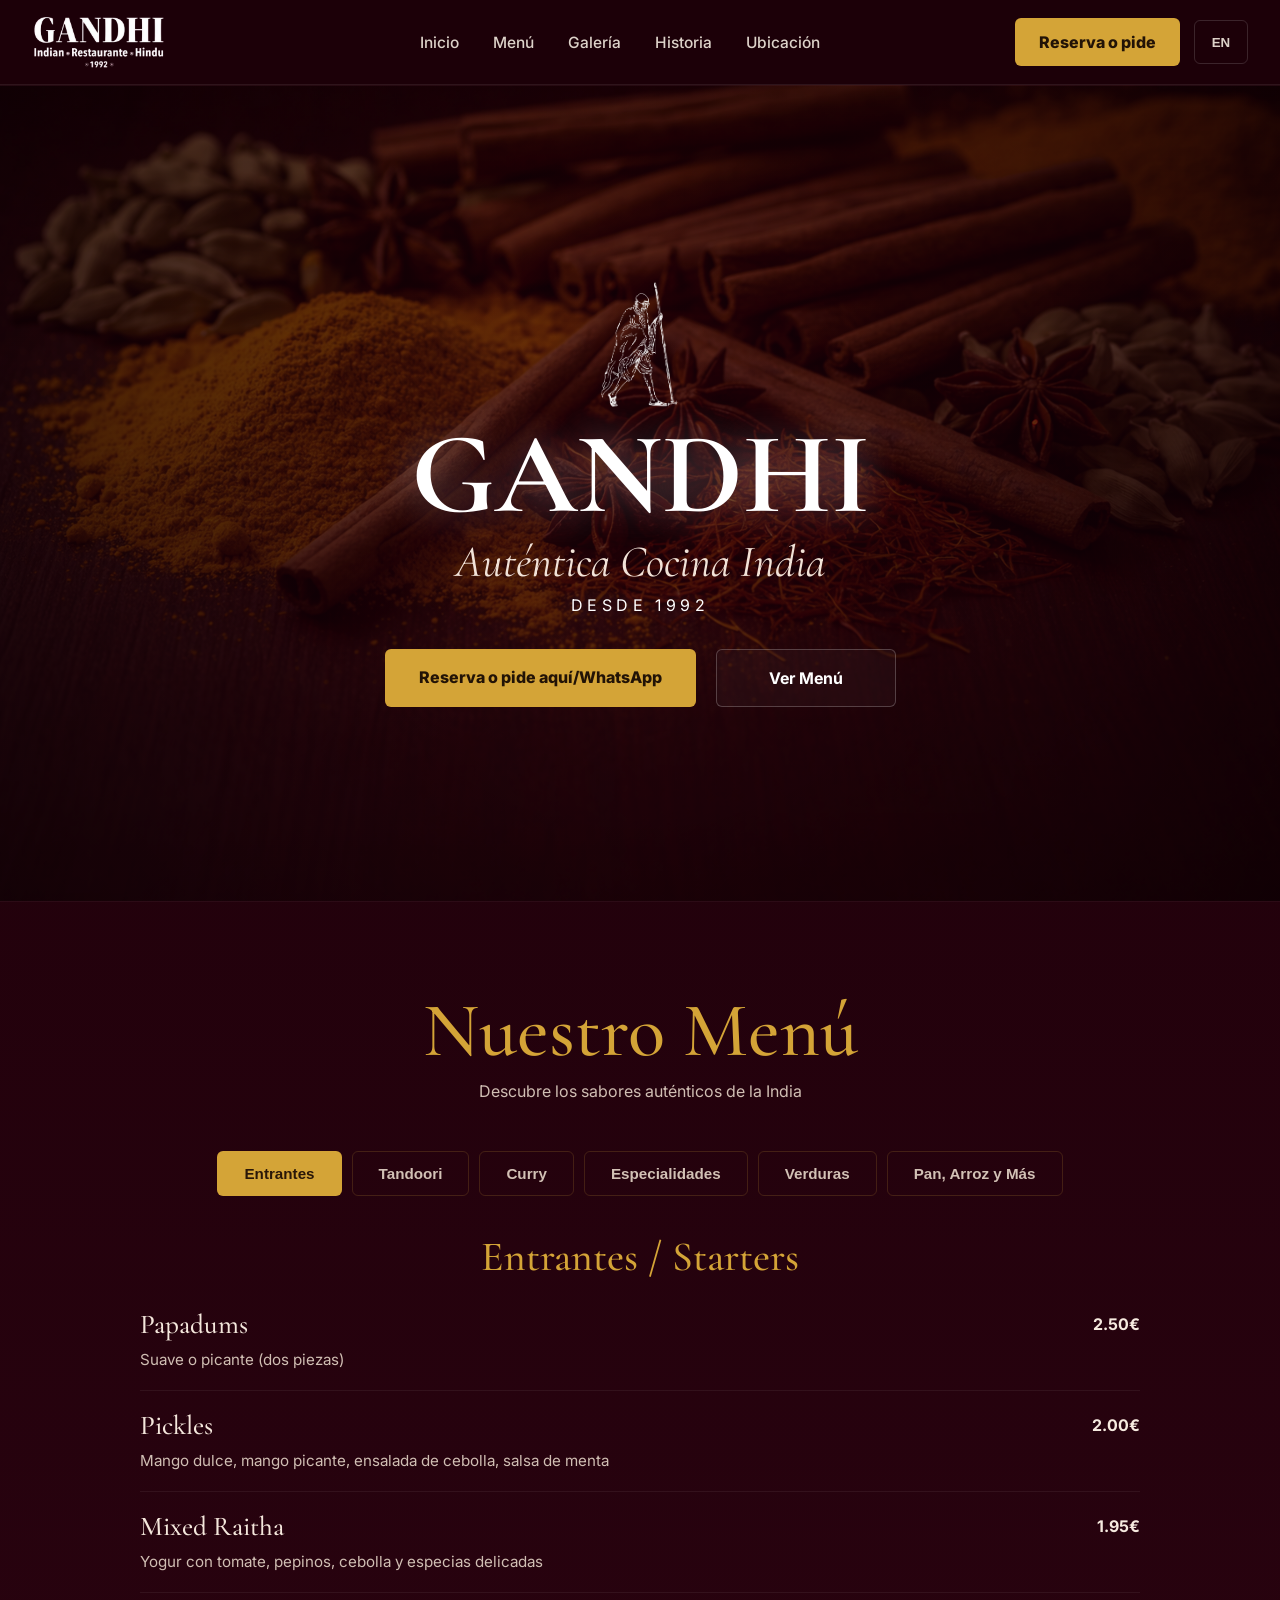
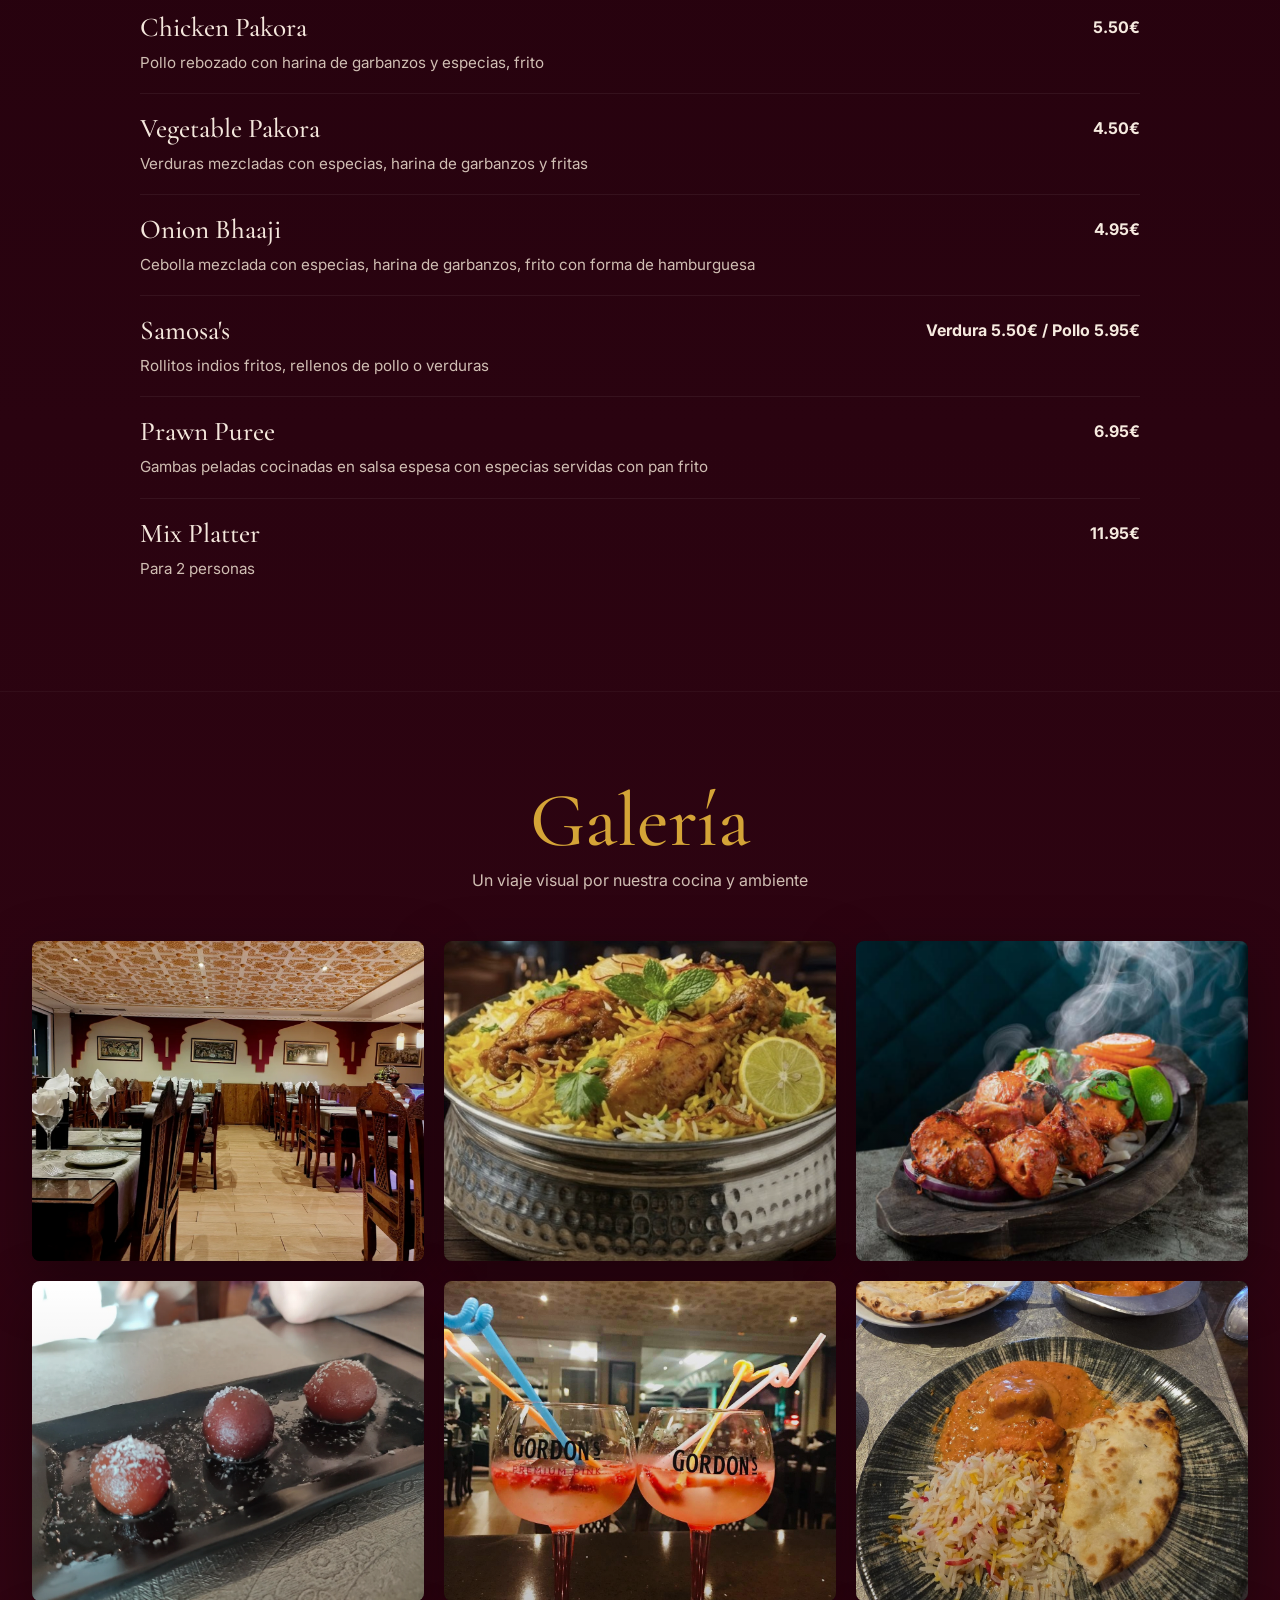
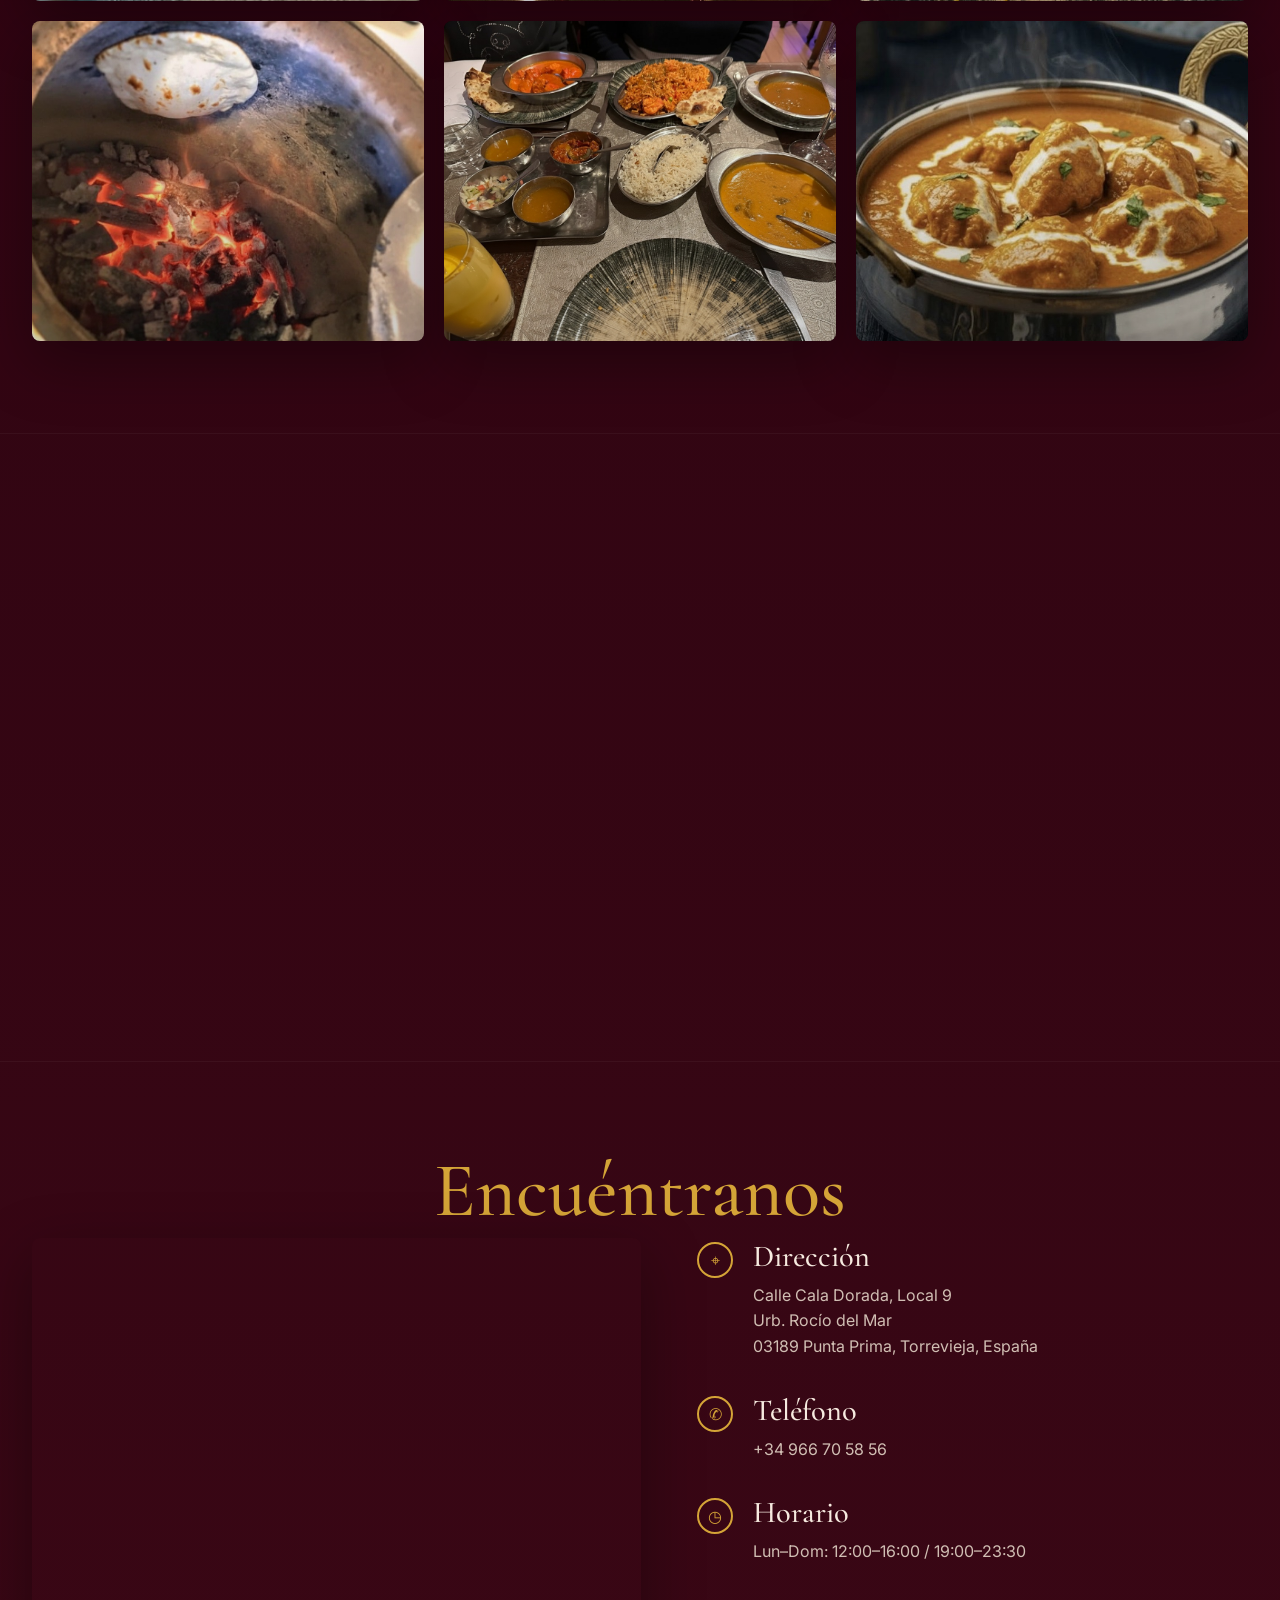
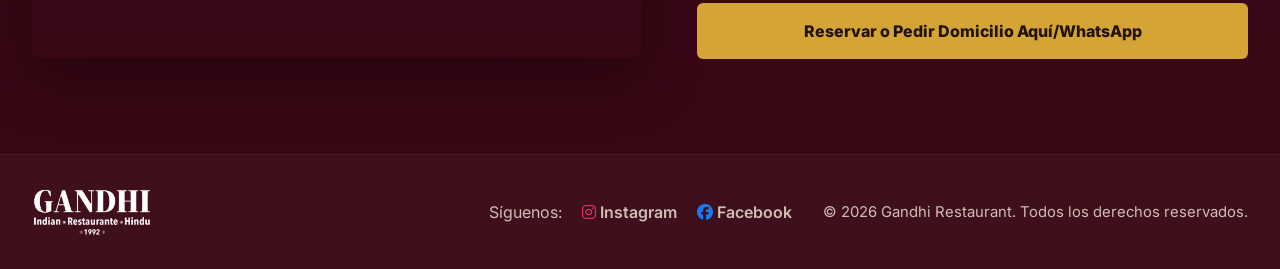
==== commit 696d0161: "update" ====
--- a/index.html
+++ b/index.html
@@ -34,7 +34,7 @@
 <!-- HERO -->
 <section class="hero" id="inicio">
   <div class="hero-content reveal">
-    <img class="hero-mark" src="images/logo-mark.png" alt="Gandhi emblema">
+    <img class="hero-mark" src="images/logo-mark.jpg" alt="Gandhi emblema">
     <h1>GANDHI</h1>
     <div class="hero-sub" data-es="Auténtica Cocina India" data-en="Authentic Indian Cuisine">Auténtica Cocina India</div>
     <div class="hero-since" data-es="DESDE 1992" data-en="SINCE 1992">DESDE 1992</div>
@@ -593,7 +593,7 @@
         <p data-es="Desde 1992, el Restaurante Gandhi ha sido un referente de la auténtica cocina india en Punta Prima, Torrevieja. Fundado con la pasión de llevar los sabores más genuinos del subcontinente indio, hemos mantenido durante más de 30 años la tradición culinaria que nos caracteriza." data-en="Since 1992, Gandhi Restaurant has been a benchmark of authentic Indian cuisine in Punta Prima, Torrevieja. Founded with the passion to bring the most genuine flavours of the Indian subcontinent, we have maintained our culinary tradition for more than 30 years.">Desde 1992, el Restaurante Gandhi ha sido un referente de la auténtica cocina india en Punta Prima, Torrevieja. Fundado con la pasión de llevar los sabores más genuinos del subcontinente indio, hemos mantenido durante más de 30 años la tradición culinaria que nos caracteriza.</p>
         <p data-es="Cada plato es preparado con recetas transmitidas de generación en generación, utilizando especias importadas directamente de la India y técnicas de cocción ancestrales como el horno tandoori." data-en="Each dish is prepared with recipes passed down from generation to generation, using spices imported directly from India and ancestral cooking techniques such as the tandoor oven.">Cada plato es preparado con recetas transmitidas de generación en generación, utilizando especias importadas directamente de la India y técnicas de cocción ancestrales como el horno tandoori.</p>
       </div>
-      <div class="history-mark reveal"><img src="images/logo-mark.png" alt="Gandhi emblema"></div>
+      <div class="history-mark reveal"><img src="images/logo-mark.jpg" alt="Gandhi emblema"></div>
       <div class="history-text reveal">
         <p data-es="Nuestro compromiso con la calidad y la autenticidad nos ha convertido en uno de los restaurantes indios más queridos de la Costa Blanca, ofreciendo una experiencia gastronómica única en un ambiente cálido y acogedor." data-en="Our commitment to quality and authenticity has made us one of the most beloved Indian restaurants on the Costa Blanca, offering a unique dining experience in a warm and welcoming atmosphere.">Nuestro compromiso con la calidad y la autenticidad nos ha convertido en uno de los restaurantes indios más queridos de la Costa Blanca, ofreciendo una experiencia gastronómica única en un ambiente cálido y acogedor.</p>
         <div class="history-stat"><strong>+30</strong><span data-es="Años de tradición" data-en="Years of tradition">Años de tradición</span></div>
@@ -662,6 +662,6 @@
   <img id="lightboxImg" src="" alt="">
 </div>
 
-<script src="js/main.js"></script>
+<script src="main.js"></script>
 </body>
 </html>
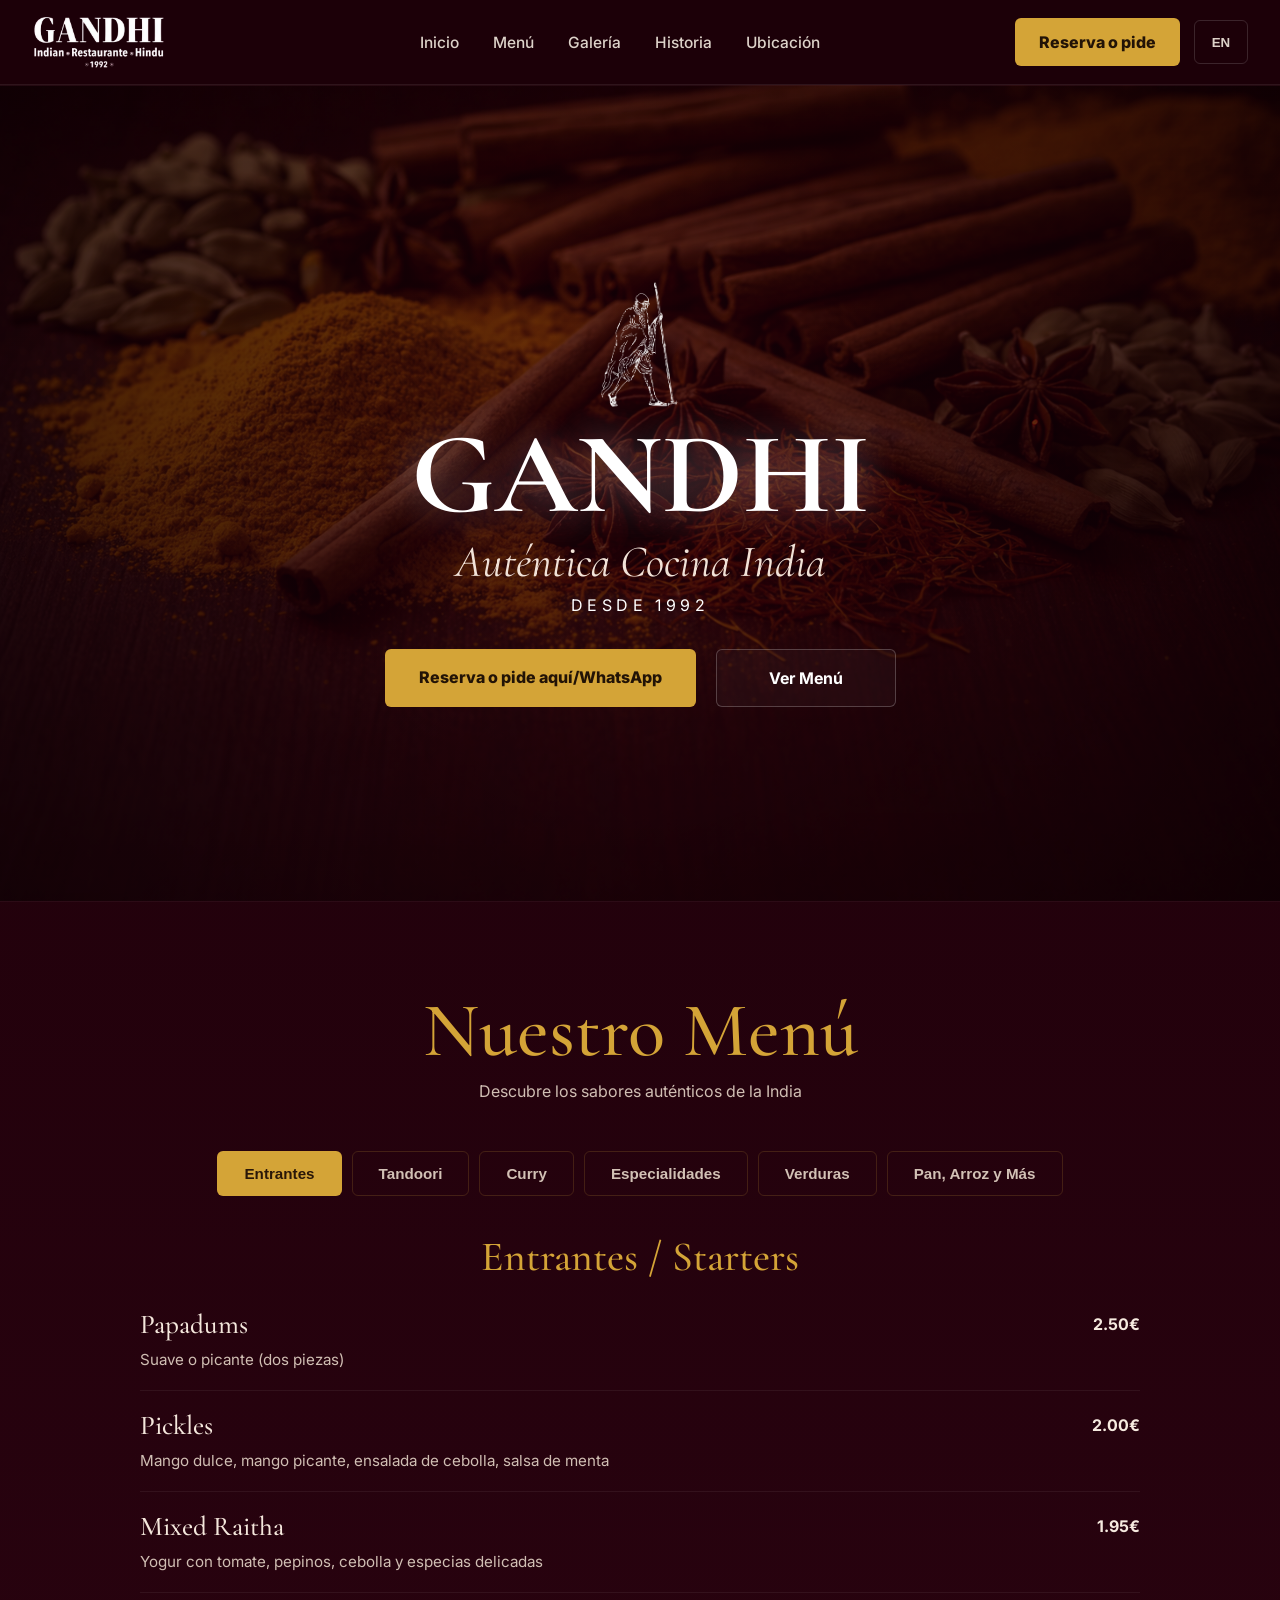
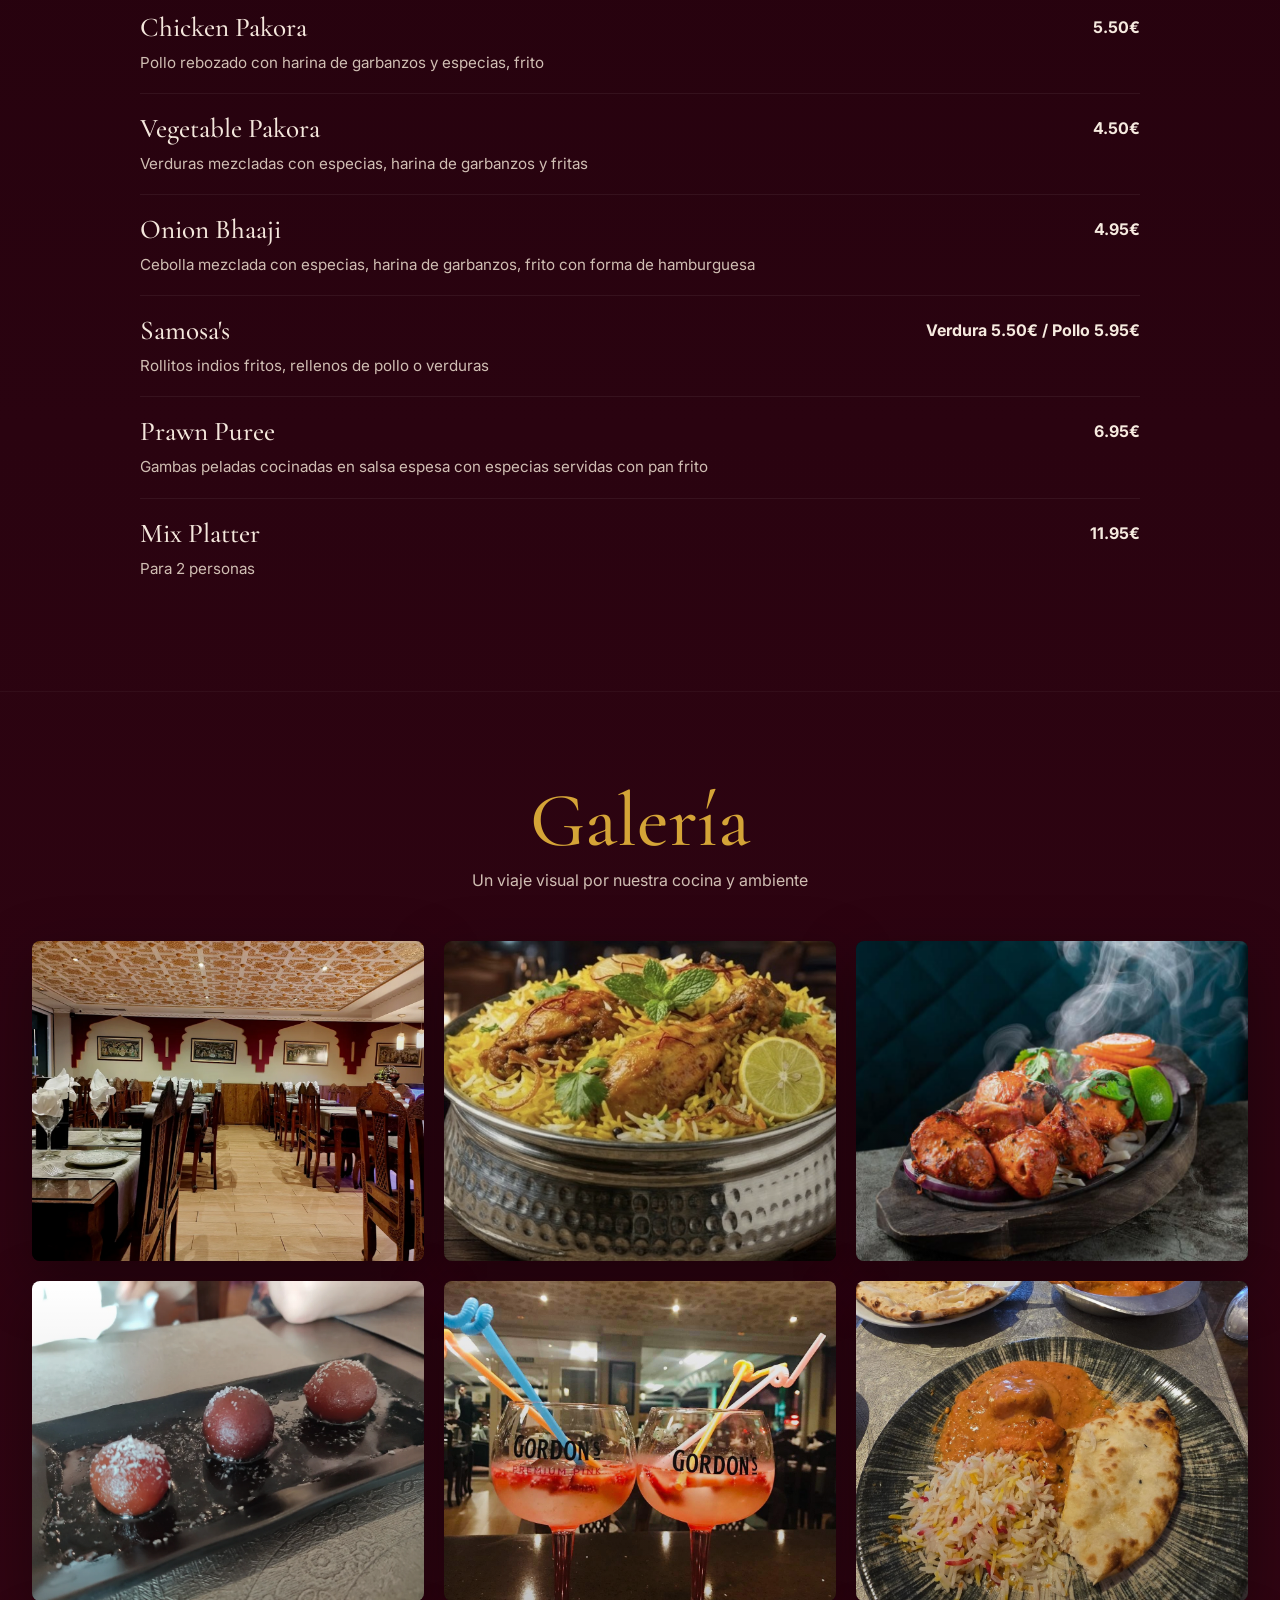
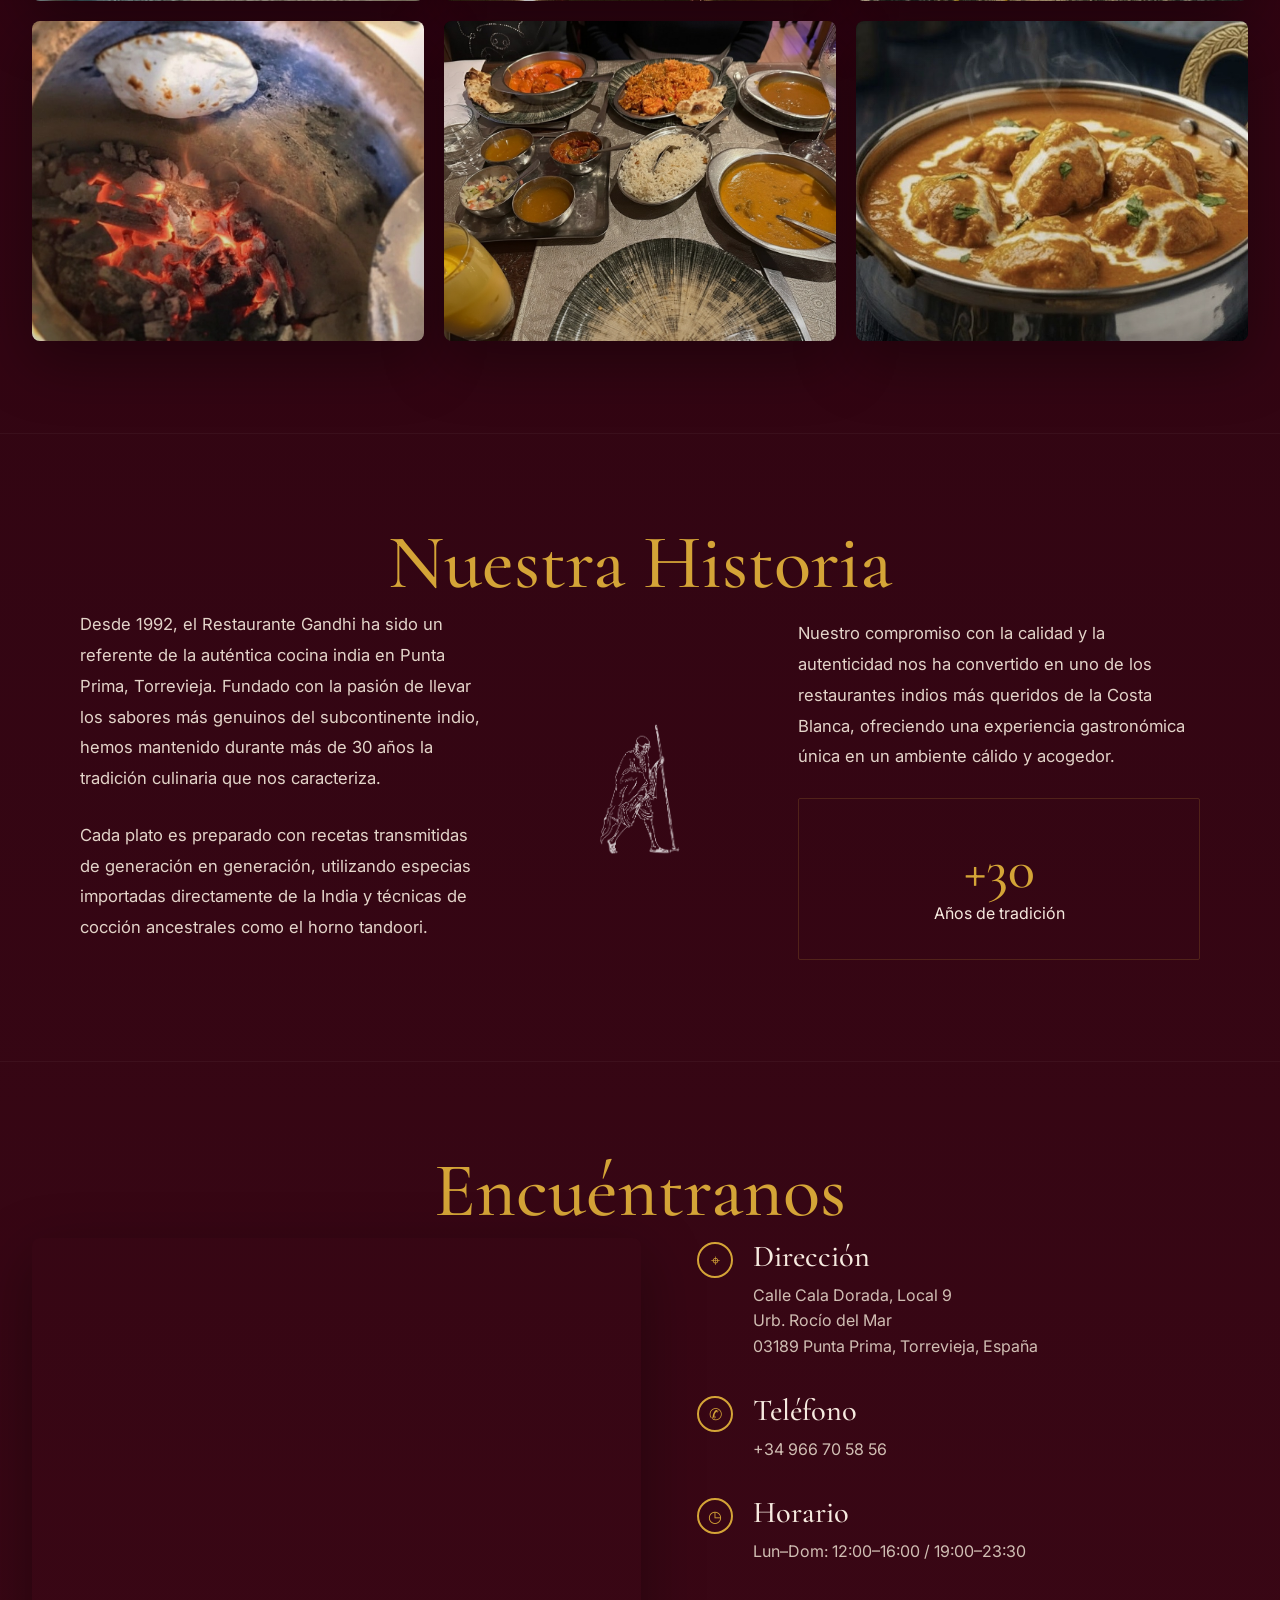
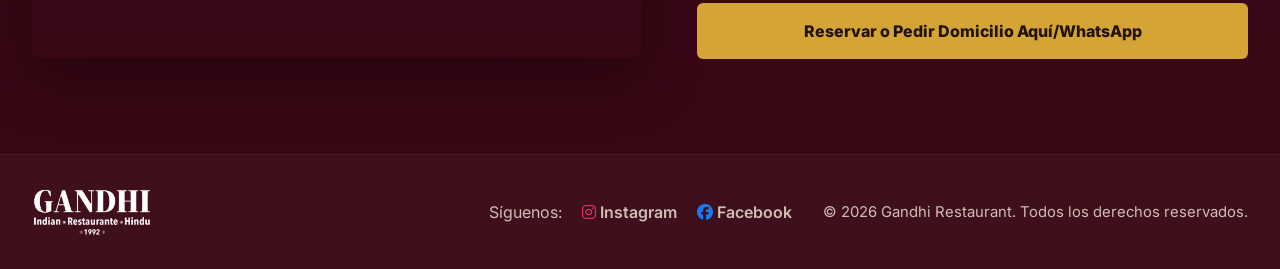
==== commit 761b3fbb: "update message" ====
--- a/index.html
+++ b/index.html
@@ -24,7 +24,7 @@
       <a href="#ubicacion" data-es="Ubicación" data-en="Location">Ubicación</a>
     </nav>
     <div class="nav-actions">
-      <a class="reserve-btn" href="https://wa.me/34966705856?text=Hola%2C%20quiero%20reservar%20una%20mesa%20en%20Gandhi" data-es="Reserva o Pide " data-en="Book or Order ">Reserva o pide </a>
+      <a class="reserve-btn" href="https://wa.me/34966705856?text=Hola%2C%20te%20damos%20la%20bienvenida%20a%20Gandhi%20cu%C3%A9ntanos%20que%20quieres%20para%20hoy%3F%E2%98%BA%EF%B8%8F%0AReservar%20una%20mesa%2FPedir%20a%20domicilio%3A" data-es="Reserva o Pide " data-en="Book or Order ">Reserva o pide </a>
       <button class="lang-btn" id="langToggle">EN</button>
       <button class="menu-toggle" id="menuToggle">☰</button>
     </div>
@@ -39,7 +39,7 @@
     <div class="hero-sub" data-es="Auténtica Cocina India" data-en="Authentic Indian Cuisine">Auténtica Cocina India</div>
     <div class="hero-since" data-es="DESDE 1992" data-en="SINCE 1992">DESDE 1992</div>
     <div class="hero-actions">
-      <a class="hero-btn-gold" href="https://wa.me/34966705856?text=Hola%2C%20quiero%20reservar%20una%20mesa%20en%20Gandhi" target="_blank" data-es="Reserva o pide aquí" data-en="Book or order here">Reserva o pide aquí/WhatsApp
+      <a class="hero-btn-gold" href="https://wa.me/34966705856?text=Hola%2C%20te%20damos%20la%20bienvenida%20a%20Gandhi%20cu%C3%A9ntanos%20que%20quieres%20para%20hoy%3F%E2%98%BA%EF%B8%8F%0AReservar%20una%20mesa%2FPedir%20a%20domicilio%3A" target="_blank" data-es="Reserva o pide aquí" data-en="Book or order here">Reserva o pide aquí/WhatsApp
       </a>
       <a class="hero-btn-outline" href="#menu" data-es="Ver Menú" data-en="See Menu">Ver Menú</a>
     </div>
@@ -633,7 +633,7 @@
             <p data-es="Lun–Dom: 12:00–16:00 / 19:00–23:30" data-en="Mon–Sun: 12:00–16:00 / 19:00–23:30">Lun–Dom: 12:00–16:00 / 19:00–23:30</p>
           </div>
         </div>
-        <a class="wa-btn" href="https://wa.me/34966705856?text=Hola%2C%20quiero%20reservar%20una%20mesa%20en%20Gandhi" target="_blank" data-es="Reserva o pide aquí" data-en="Book or Order Here">Reservar o Pedir Domicilio Aquí/WhatsApp</a>
+        <a class="wa-btn" href="https://wa.me/34966705856?text=Hola%2C%20te%20damos%20la%20bienvenida%20a%20Gandhi%20cu%C3%A9ntanos%20que%20quieres%20para%20hoy%3F%E2%98%BA%EF%B8%8F%0AReservar%20una%20mesa%2FPedir%20a%20domicilio%3A" target="_blank" data-es="Reserva o pide aquí" data-en="Book or Order Here">Reservar o Pedir Domicilio Aquí/WhatsApp</a>
       </div>
     </div>
   </div>
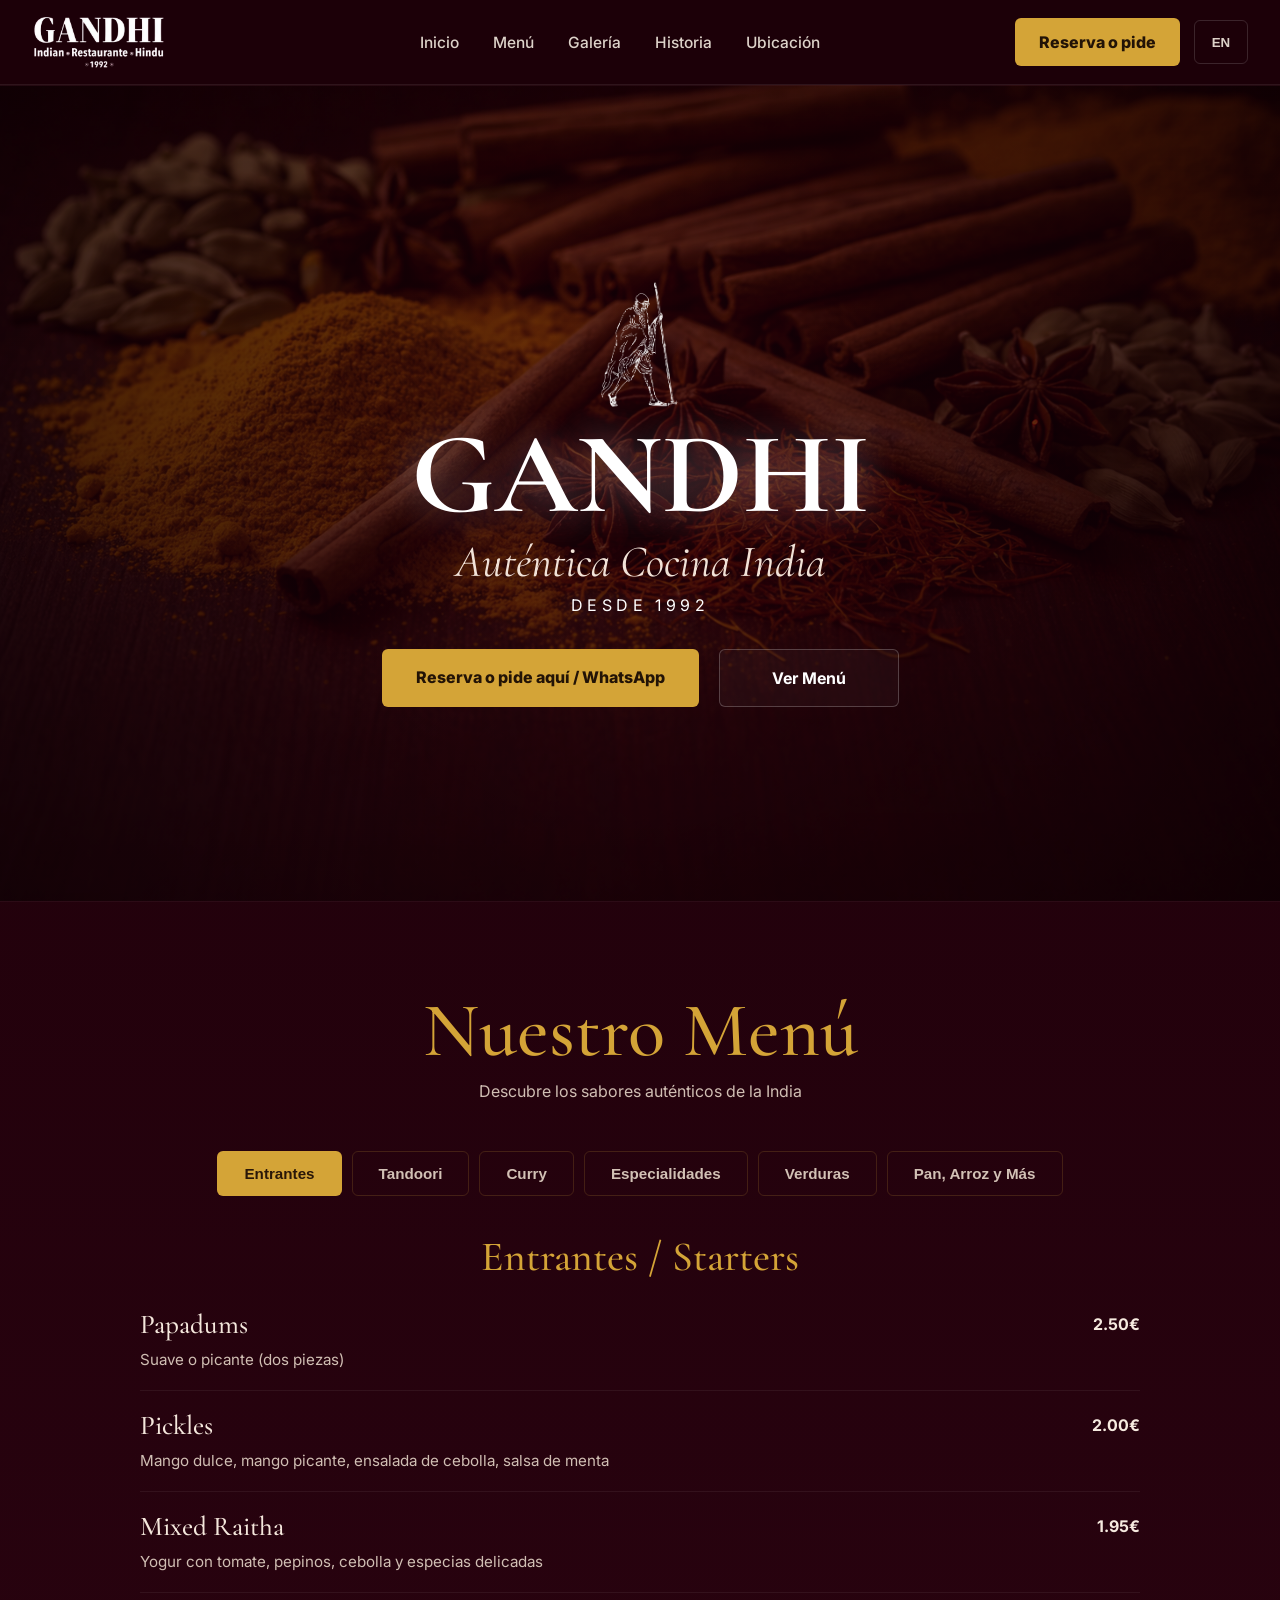
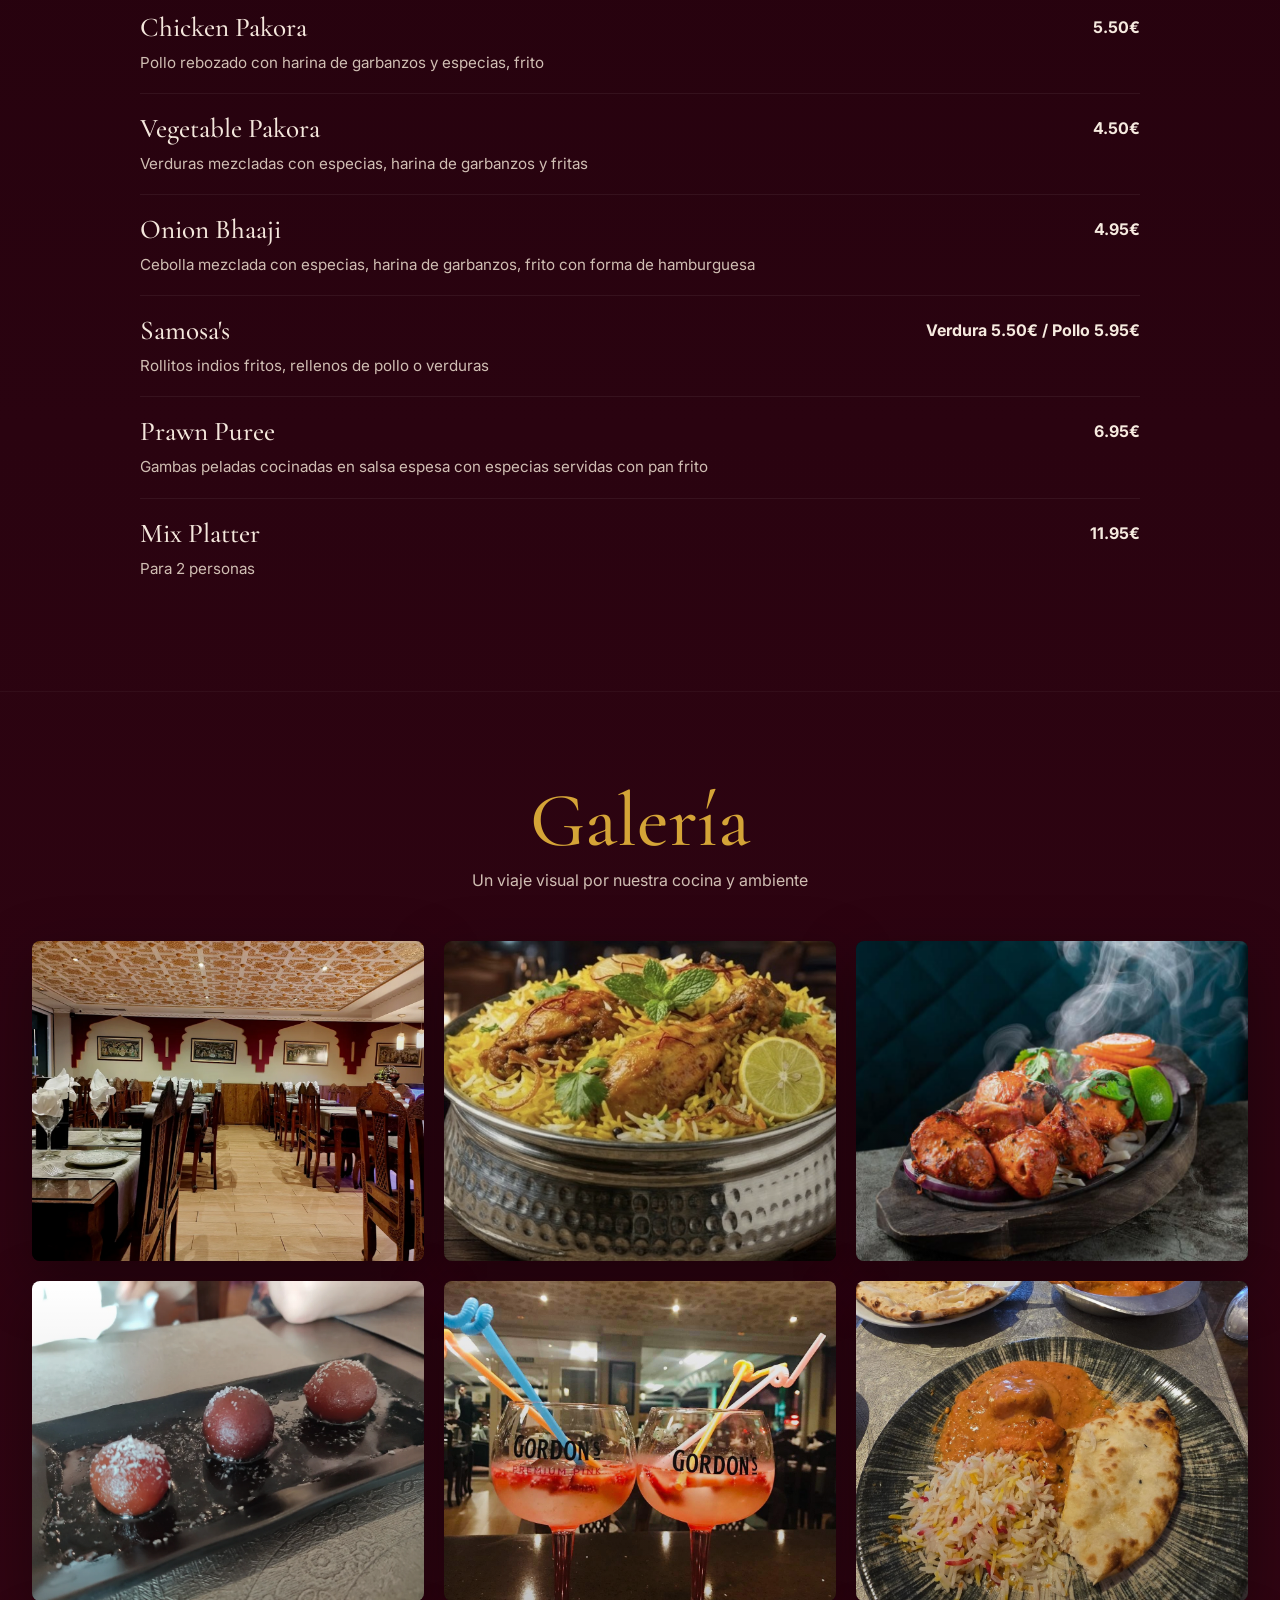
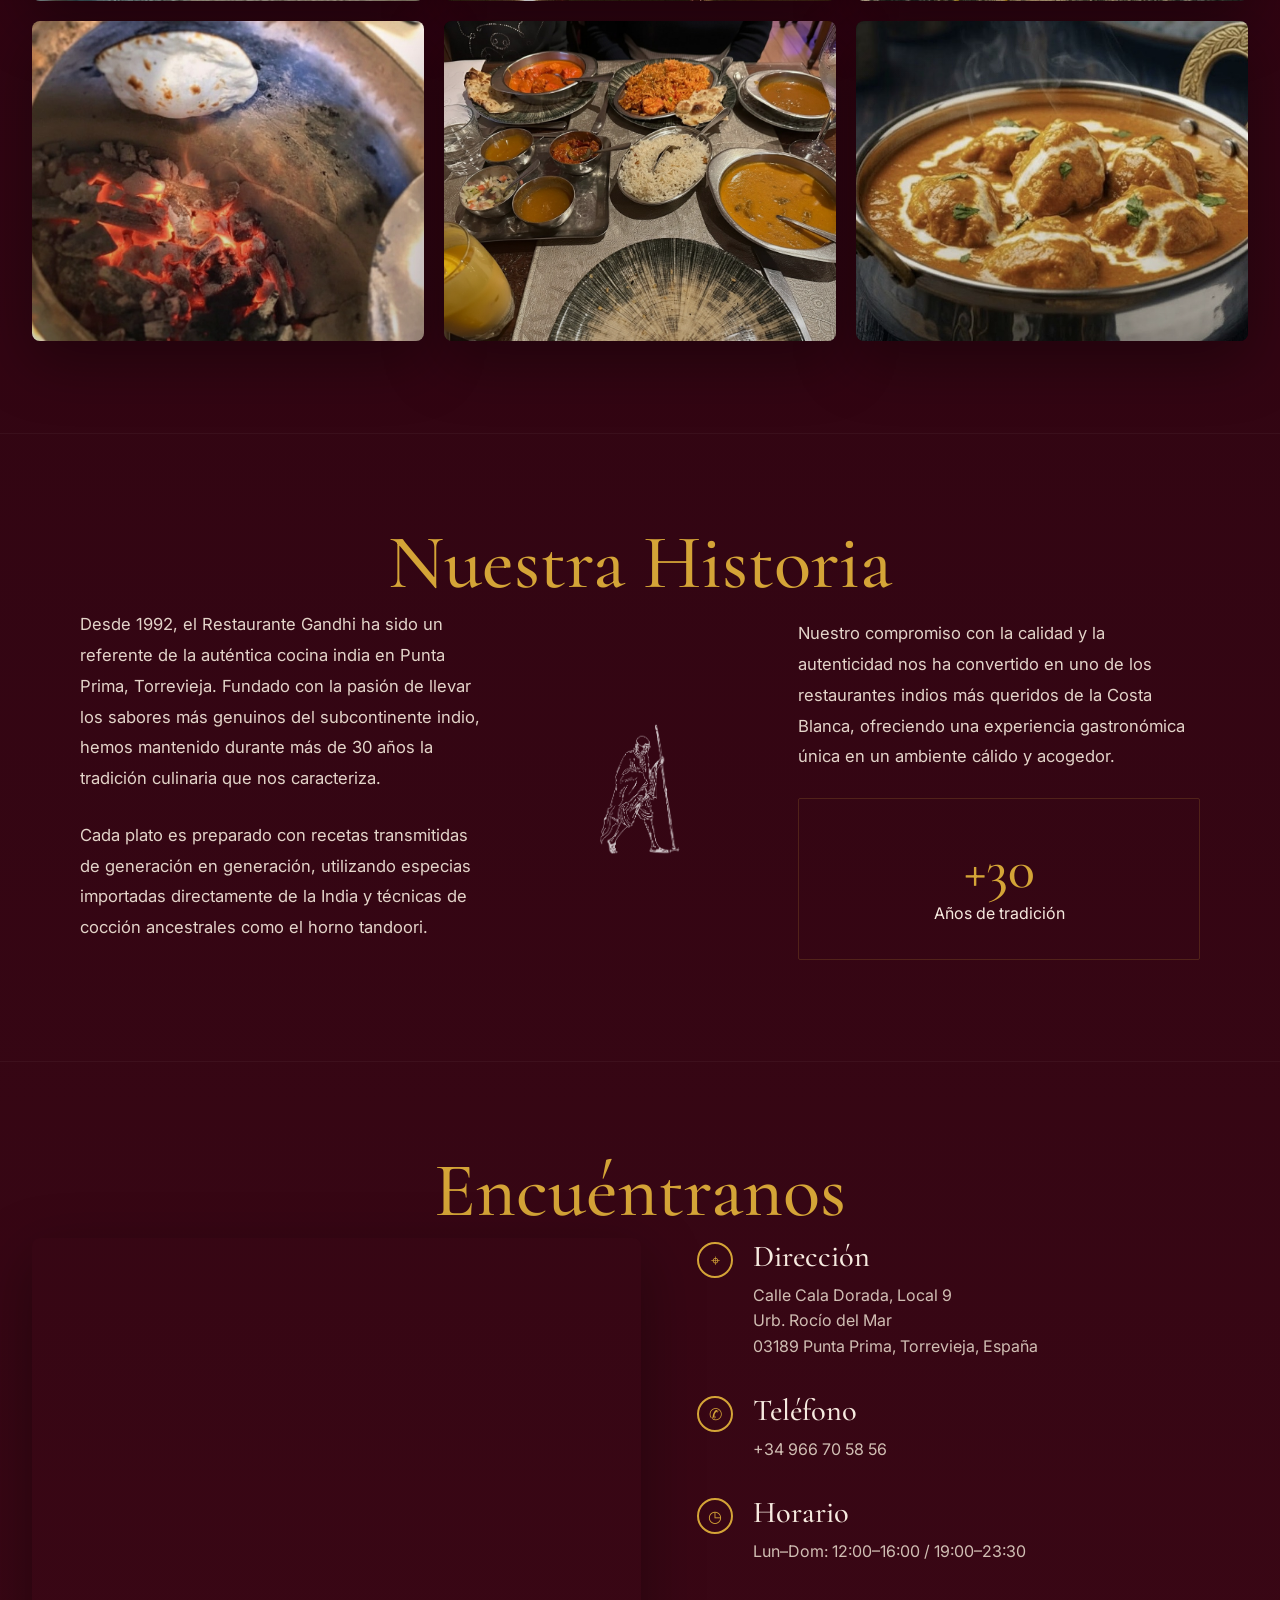
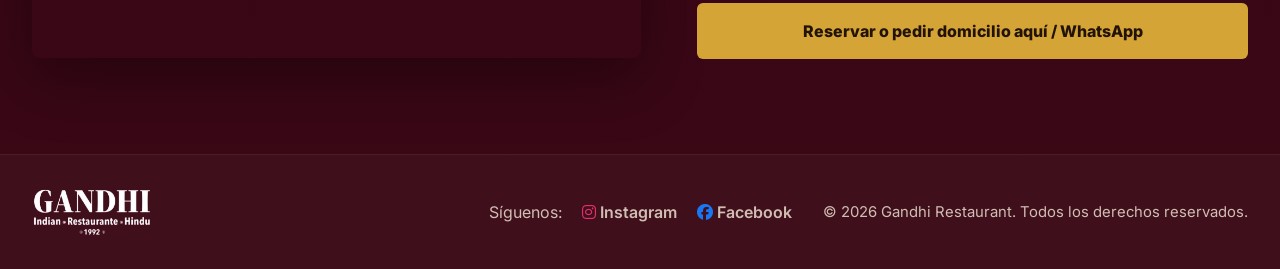
==== commit a3f8b278: "update bottom" ====
--- a/index.html
+++ b/index.html
@@ -16,6 +16,7 @@
 <header class="navbar">
   <div class="container nav-inner">
     <a href="#inicio" class="logo"><img src="images/logo-text.jpg" alt="Gandhi"></a>
+
     <nav class="nav-links" id="navLinks">
       <a href="#inicio" data-es="Inicio" data-en="Home">Inicio</a>
       <a href="#menu" data-es="Menú" data-en="Menu">Menú</a>
@@ -23,13 +24,21 @@
       <a href="#historia" data-es="Historia" data-en="History">Historia</a>
       <a href="#ubicacion" data-es="Ubicación" data-en="Location">Ubicación</a>
     </nav>
+
     <div class="nav-actions">
-      <a class="reserve-btn" href="https://wa.me/34966705856?text=Hola%2C%20te%20damos%20la%20bienvenida%20a%20Gandhi%20cu%C3%A9ntanos%20que%20quieres%20para%20hoy%3F%E2%98%BA%EF%B8%8F%0AReservar%20una%20mesa%2FPedir%20a%20domicilio%3A" data-es="Reserva o Pide " data-en="Book or Order ">Reserva o pide </a>
+      <a
+        class="reserve-btn whatsapp-link"
+        href="https://wa.me/34966705856?text=Hola%2C%20te%20damos%20la%20bienvenida%20a%20Gandhi%2C%20cu%C3%A9ntanos%20qu%C3%A9%20quieres%20para%20hoy%3F%0AReservar%20una%20mesa%20%2F%20Pedir%20a%20domicilio%3A"
+        data-es="Reserva o Pide"
+        data-en="Book or Order"
+      >Reserva o pide</a>
+
       <button class="lang-btn" id="langToggle">EN</button>
       <button class="menu-toggle" id="menuToggle">☰</button>
     </div>
   </div>
 </header>
+
 
 <!-- HERO -->
 <section class="hero" id="inicio">
@@ -38,13 +47,21 @@
     <h1>GANDHI</h1>
     <div class="hero-sub" data-es="Auténtica Cocina India" data-en="Authentic Indian Cuisine">Auténtica Cocina India</div>
     <div class="hero-since" data-es="DESDE 1992" data-en="SINCE 1992">DESDE 1992</div>
+
     <div class="hero-actions">
-      <a class="hero-btn-gold" href="https://wa.me/34966705856?text=Hola%2C%20te%20damos%20la%20bienvenida%20a%20Gandhi%20cu%C3%A9ntanos%20que%20quieres%20para%20hoy%3F%E2%98%BA%EF%B8%8F%0AReservar%20una%20mesa%2FPedir%20a%20domicilio%3A" target="_blank" data-es="Reserva o pide aquí" data-en="Book or order here">Reserva o pide aquí/WhatsApp
-      </a>
+      <a
+        class="hero-btn-gold whatsapp-link"
+        href="https://wa.me/34966705856?text=Hola%2C%20te%20damos%20la%20bienvenida%20a%20Gandhi%2C%20cu%C3%A9ntanos%20qu%C3%A9%20quieres%20para%20hoy%3F%0AReservar%20una%20mesa%20%2F%20Pedir%20a%20domicilio%3A"
+        target="_blank"
+        data-es="Reserva o pide aquí"
+        data-en="Book or order here"
+      >Reserva o pide aquí / WhatsApp</a>
+
       <a class="hero-btn-outline" href="#menu" data-es="Ver Menú" data-en="See Menu">Ver Menú</a>
     </div>
   </div>
 </section>
+
 
 <!-- MENÚ -->
 <section id="menu">
@@ -606,11 +623,21 @@
 <section id="ubicacion">
   <div class="container">
     <h2 class="section-title reveal" data-es="Encuéntranos" data-en="Find us">Encuéntranos</h2>
+
     <div class="contact-grid">
       <div class="reveal">
-        <iframe class="map-frame" src="https://www.google.com/maps/embed?pb=!1m18!1m12!1m3!1d3146.2393255383768!2d-0.717497144554042!3d37.94819751748923!2m3!1f0!2f0!3f0!3m2!1i1024!2i768!4f13.1!3m3!1m2!1s0xd63ab92b3f06c79%3A0x702382555c54a10c!2sGandhi%20Restaurante!5e0!3m2!1ses-419!2sco!4v1773283634303!5m2!1ses-419!2sco" width="600" height="450" style="border:0;" allowfullscreen="" loading="lazy" referrerpolicy="no-referrer-when-downgrade">
+        <iframe
+          class="map-frame"
+          src="https://www.google.com/maps/embed?pb=!1m18!1m12!1m3!1d3146.2393255383768!2d-0.717497144554042!3d37.94819751748923!2m3!1f0!2f0!3f0!3m2!1i1024!2i768!4f13.1!3m3!1m2!1s0xd63ab92b3f06c79%3A0x702382555c54a10c!2sGandhi%20Restaurante!5e0!3m2!1ses-419!2sco!4v1773283634303!5m2!1ses-419!2sco"
+          width="600"
+          height="450"
+          style="border:0;"
+          allowfullscreen=""
+          loading="lazy"
+          referrerpolicy="no-referrer-when-downgrade">
         </iframe>
       </div>
+
       <div class="info-list reveal">
         <div class="info-block">
           <div class="icon">⌖</div>
@@ -619,6 +646,7 @@
             <p>Calle Cala Dorada, Local 9<br>Urb. Rocío del Mar<br>03189 Punta Prima, Torrevieja, España</p>
           </div>
         </div>
+
         <div class="info-block">
           <div class="icon">✆</div>
           <div>
@@ -626,6 +654,7 @@
             <p><a href="tel:+34966705856">+34 966 70 58 56</a></p>
           </div>
         </div>
+
         <div class="info-block">
           <div class="icon">◷</div>
           <div>
@@ -633,11 +662,19 @@
             <p data-es="Lun–Dom: 12:00–16:00 / 19:00–23:30" data-en="Mon–Sun: 12:00–16:00 / 19:00–23:30">Lun–Dom: 12:00–16:00 / 19:00–23:30</p>
           </div>
         </div>
-        <a class="wa-btn" href="https://wa.me/34966705856?text=Hola%2C%20te%20damos%20la%20bienvenida%20a%20Gandhi%20cu%C3%A9ntanos%20que%20quieres%20para%20hoy%3F%E2%98%BA%EF%B8%8F%0AReservar%20una%20mesa%2FPedir%20a%20domicilio%3A" target="_blank" data-es="Reserva o pide aquí" data-en="Book or Order Here">Reservar o Pedir Domicilio Aquí/WhatsApp</a>
+
+        <a
+          class="wa-btn whatsapp-link"
+          href="https://wa.me/34966705856?text=Hola%2C%20te%20damos%20la%20bienvenida%20a%20Gandhi%2C%20cu%C3%A9ntanos%20qu%C3%A9%20quieres%20para%20hoy%3F%0AReservar%20una%20mesa%20%2F%20Pedir%20a%20domicilio%3A"
+          target="_blank"
+          data-es="Reserva o pide aquí"
+          data-en="Book or Order Here"
+        >Reservar o pedir domicilio aquí / WhatsApp</a>
       </div>
     </div>
   </div>
 </section>
+
 
 <!-- FOOTER -->
 <footer class="footer">
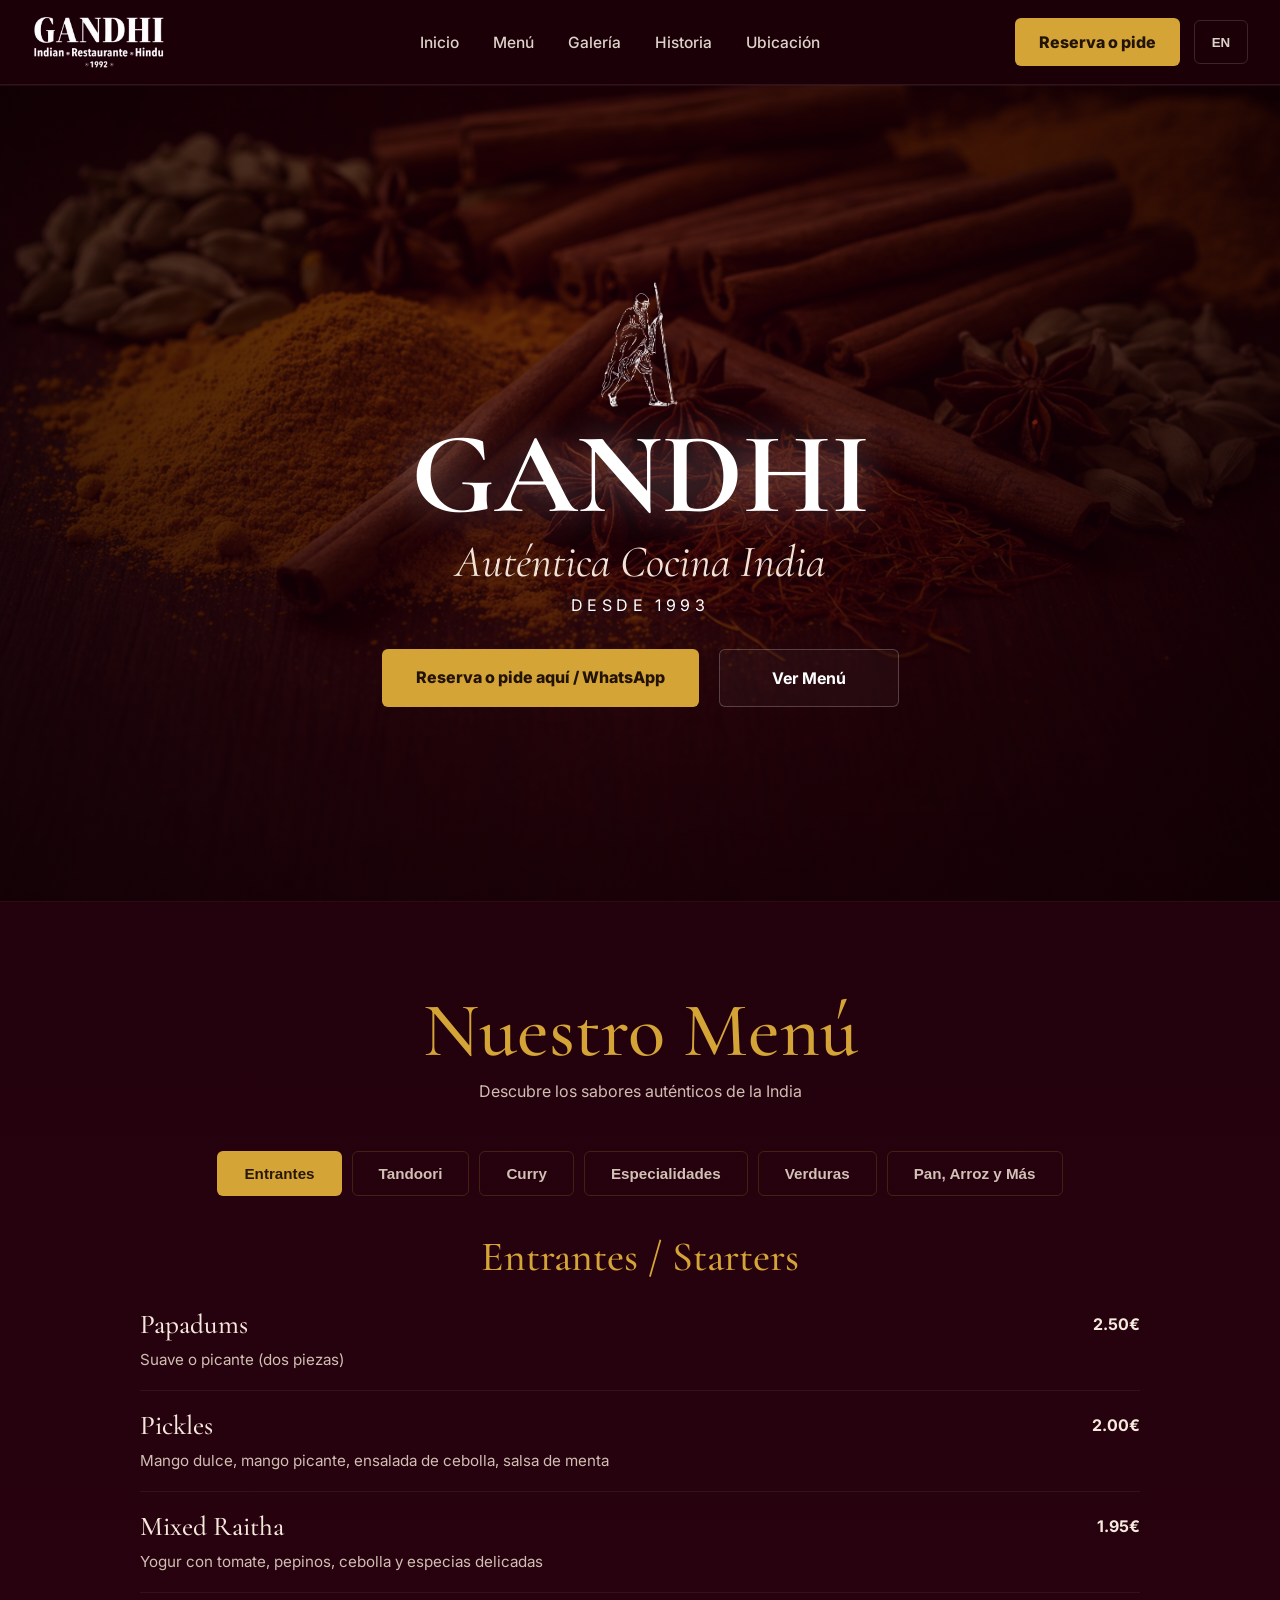
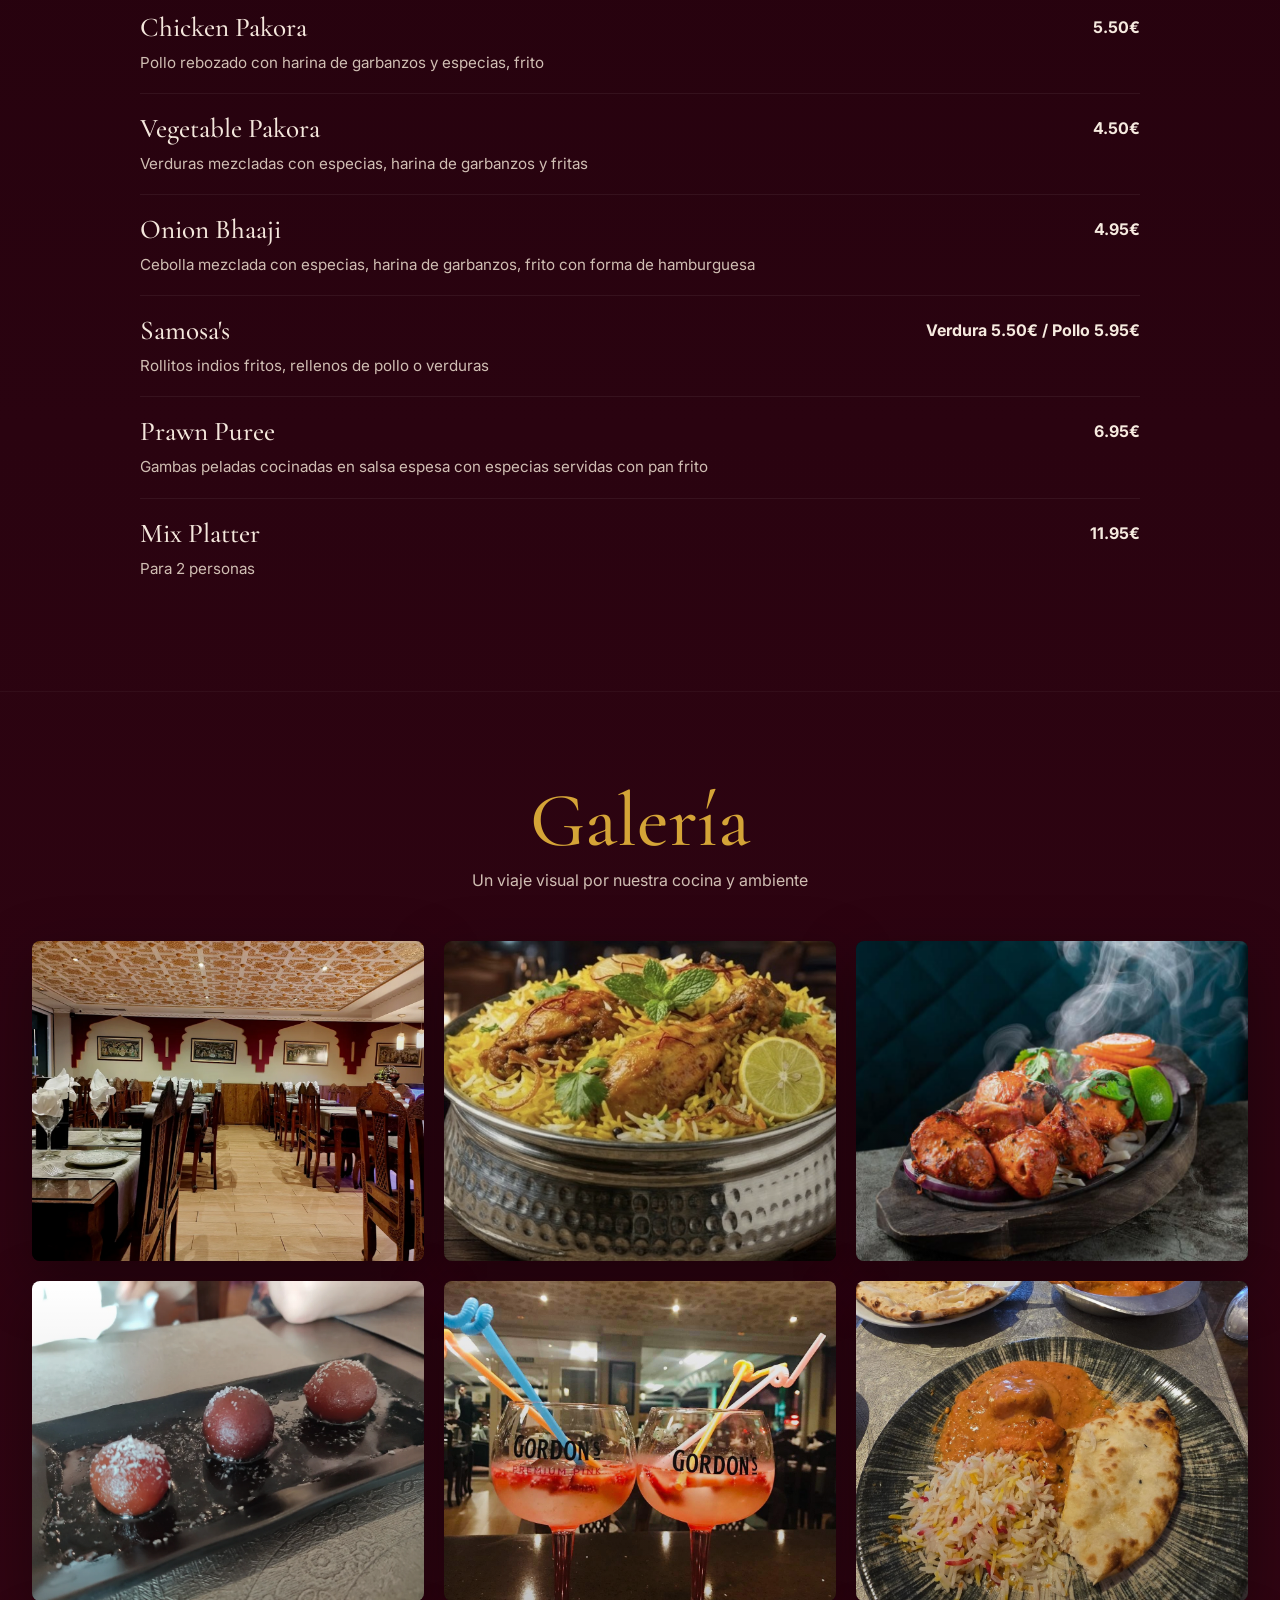
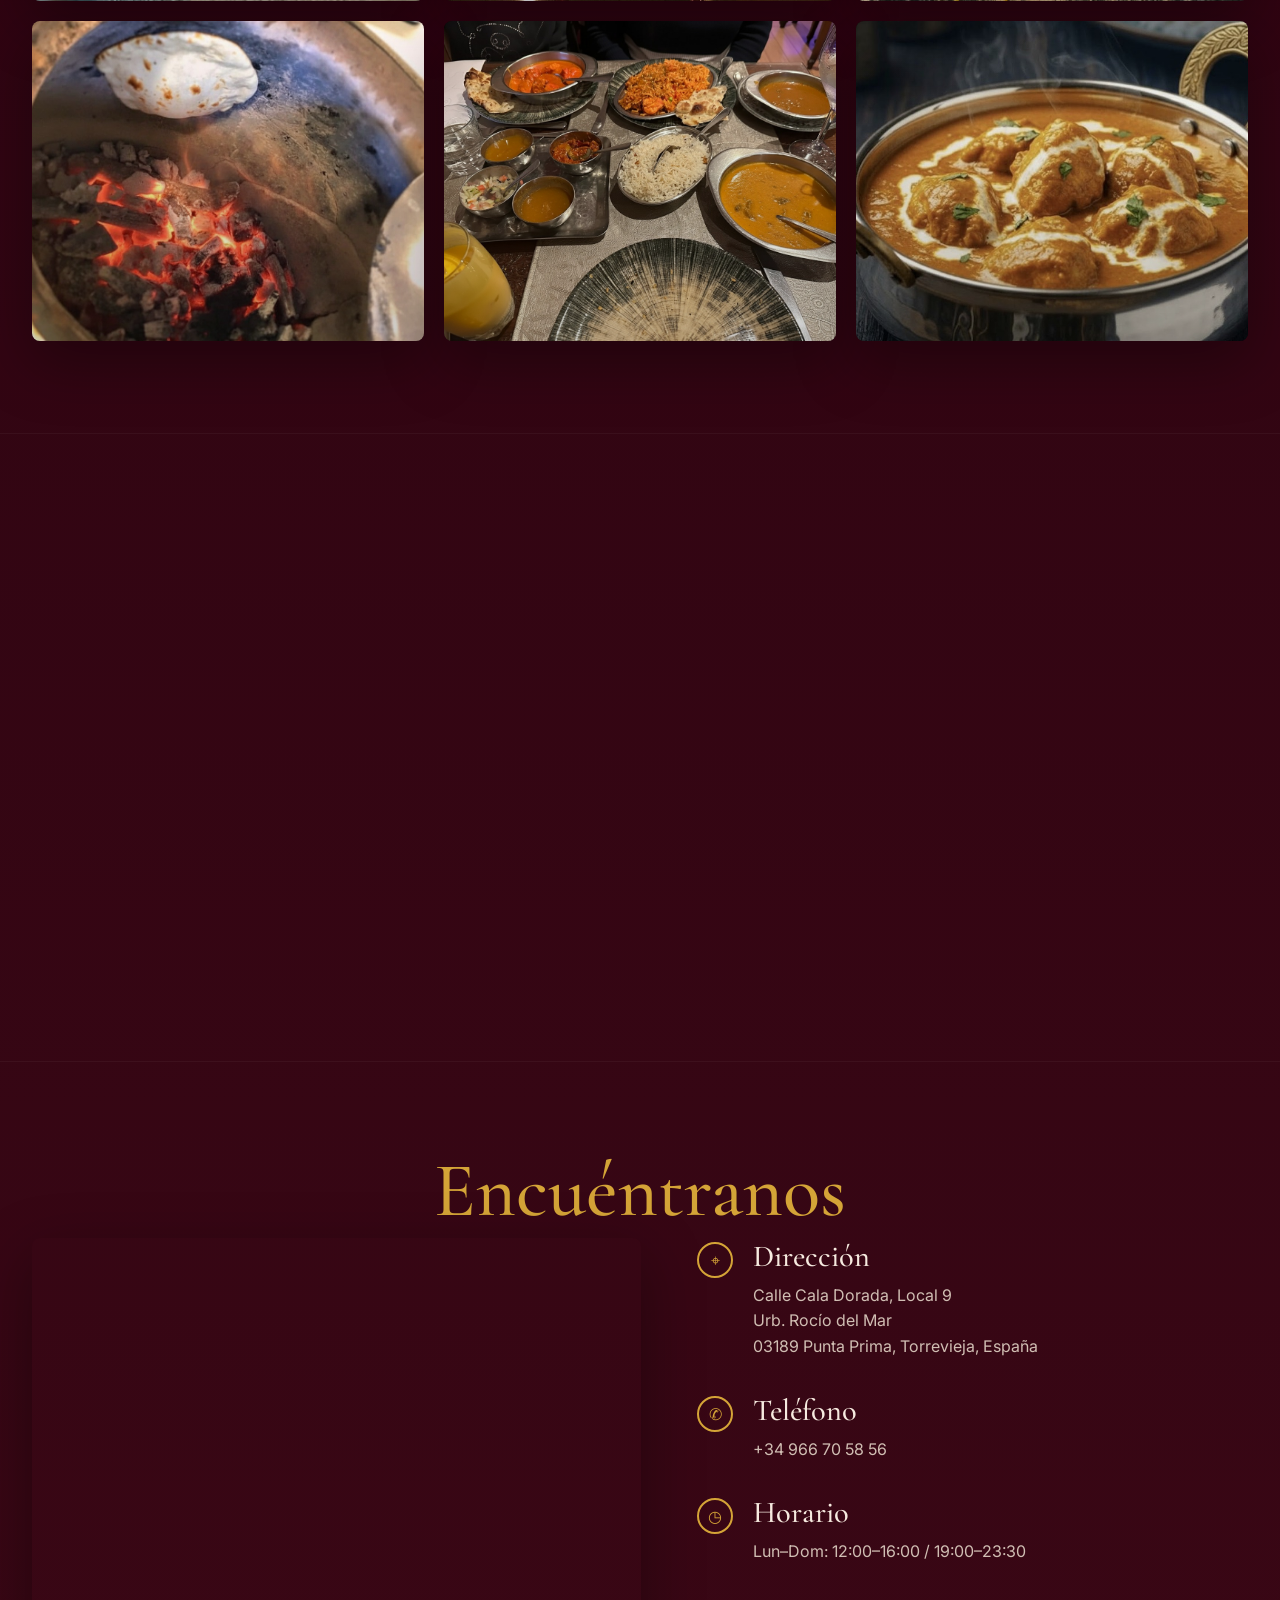
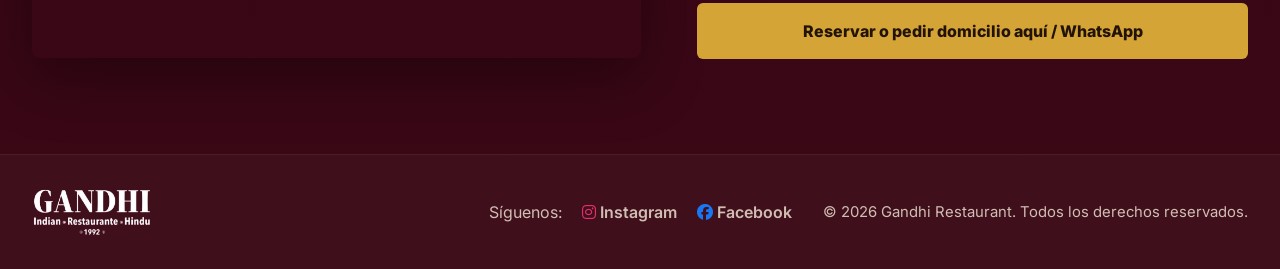
==== commit b5a60f04: "update date" ====
--- a/index.html
+++ b/index.html
@@ -46,7 +46,7 @@
     <img class="hero-mark" src="images/logo-mark.jpg" alt="Gandhi emblema">
     <h1>GANDHI</h1>
     <div class="hero-sub" data-es="Auténtica Cocina India" data-en="Authentic Indian Cuisine">Auténtica Cocina India</div>
-    <div class="hero-since" data-es="DESDE 1992" data-en="SINCE 1992">DESDE 1992</div>
+    <div class="hero-since" data-es="DESDE 1993" data-en="SINCE 1993">DESDE 1993</div>
 
     <div class="hero-actions">
       <a
